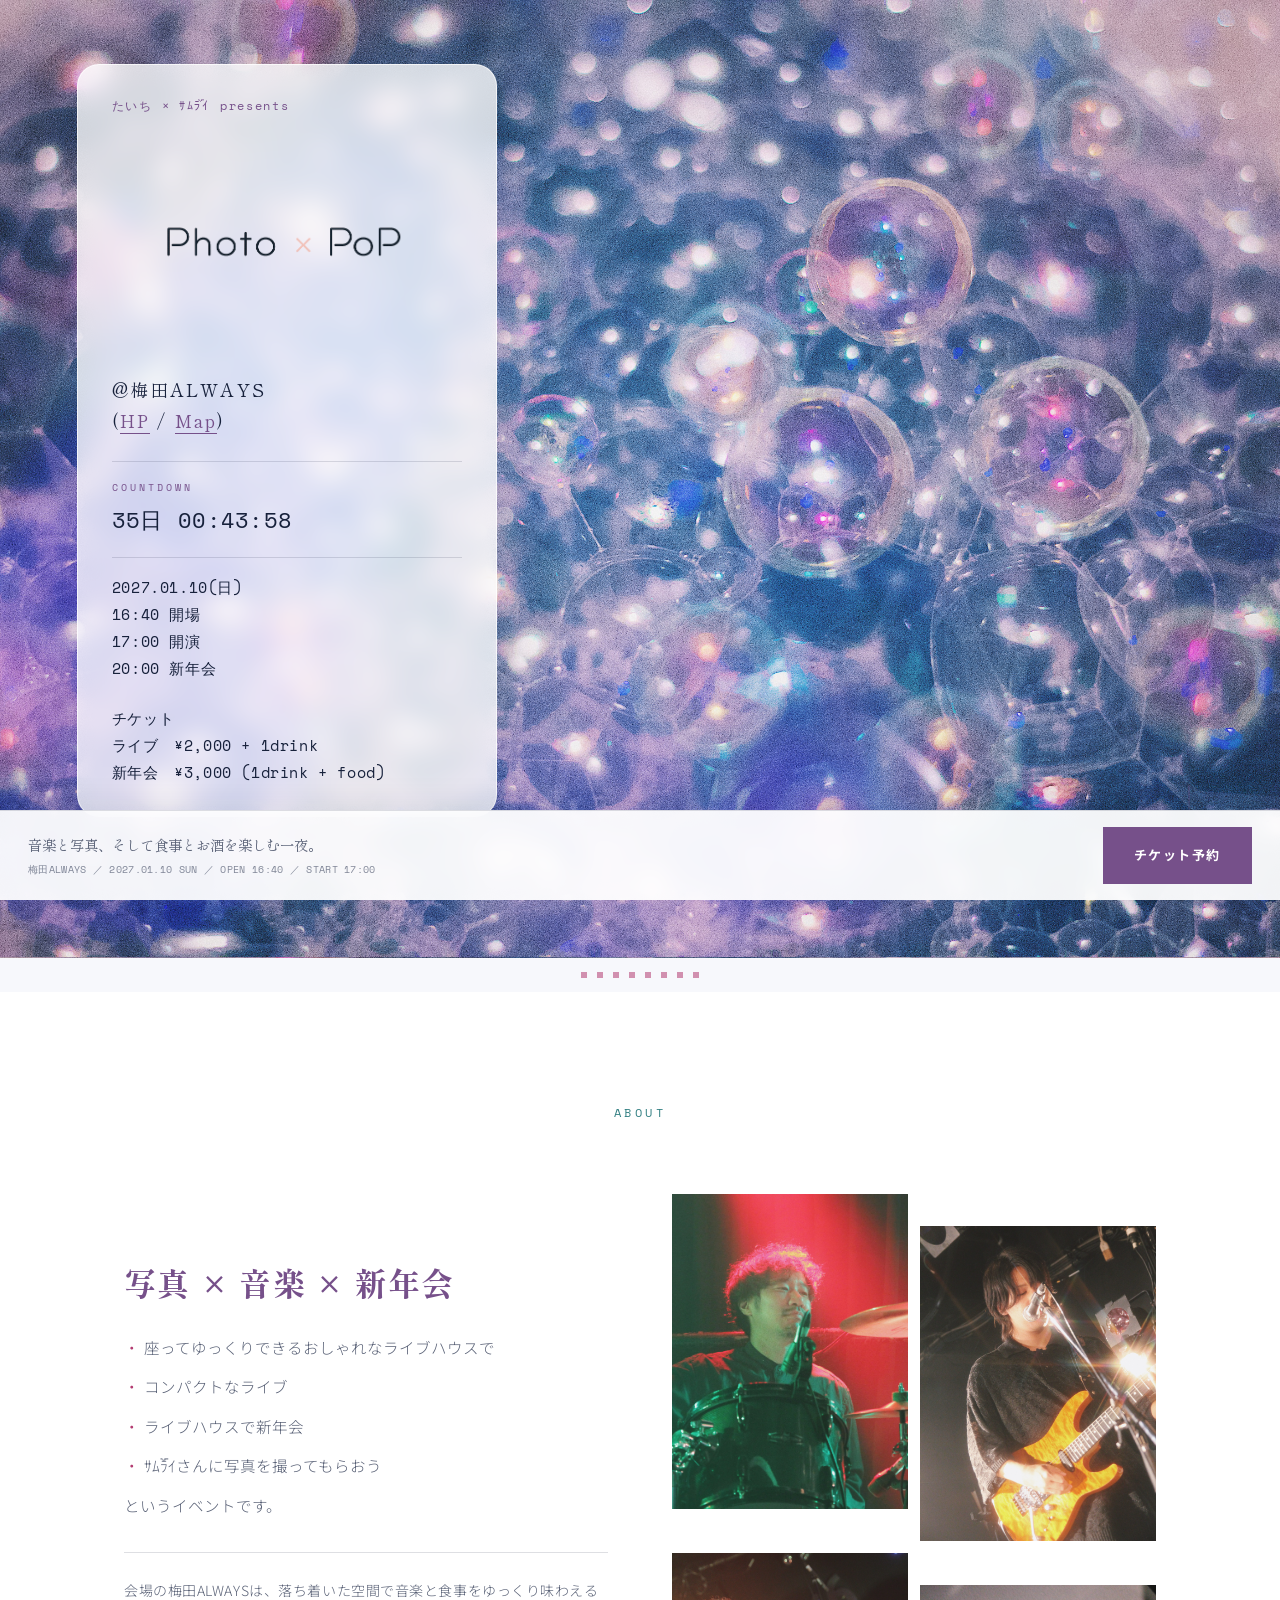
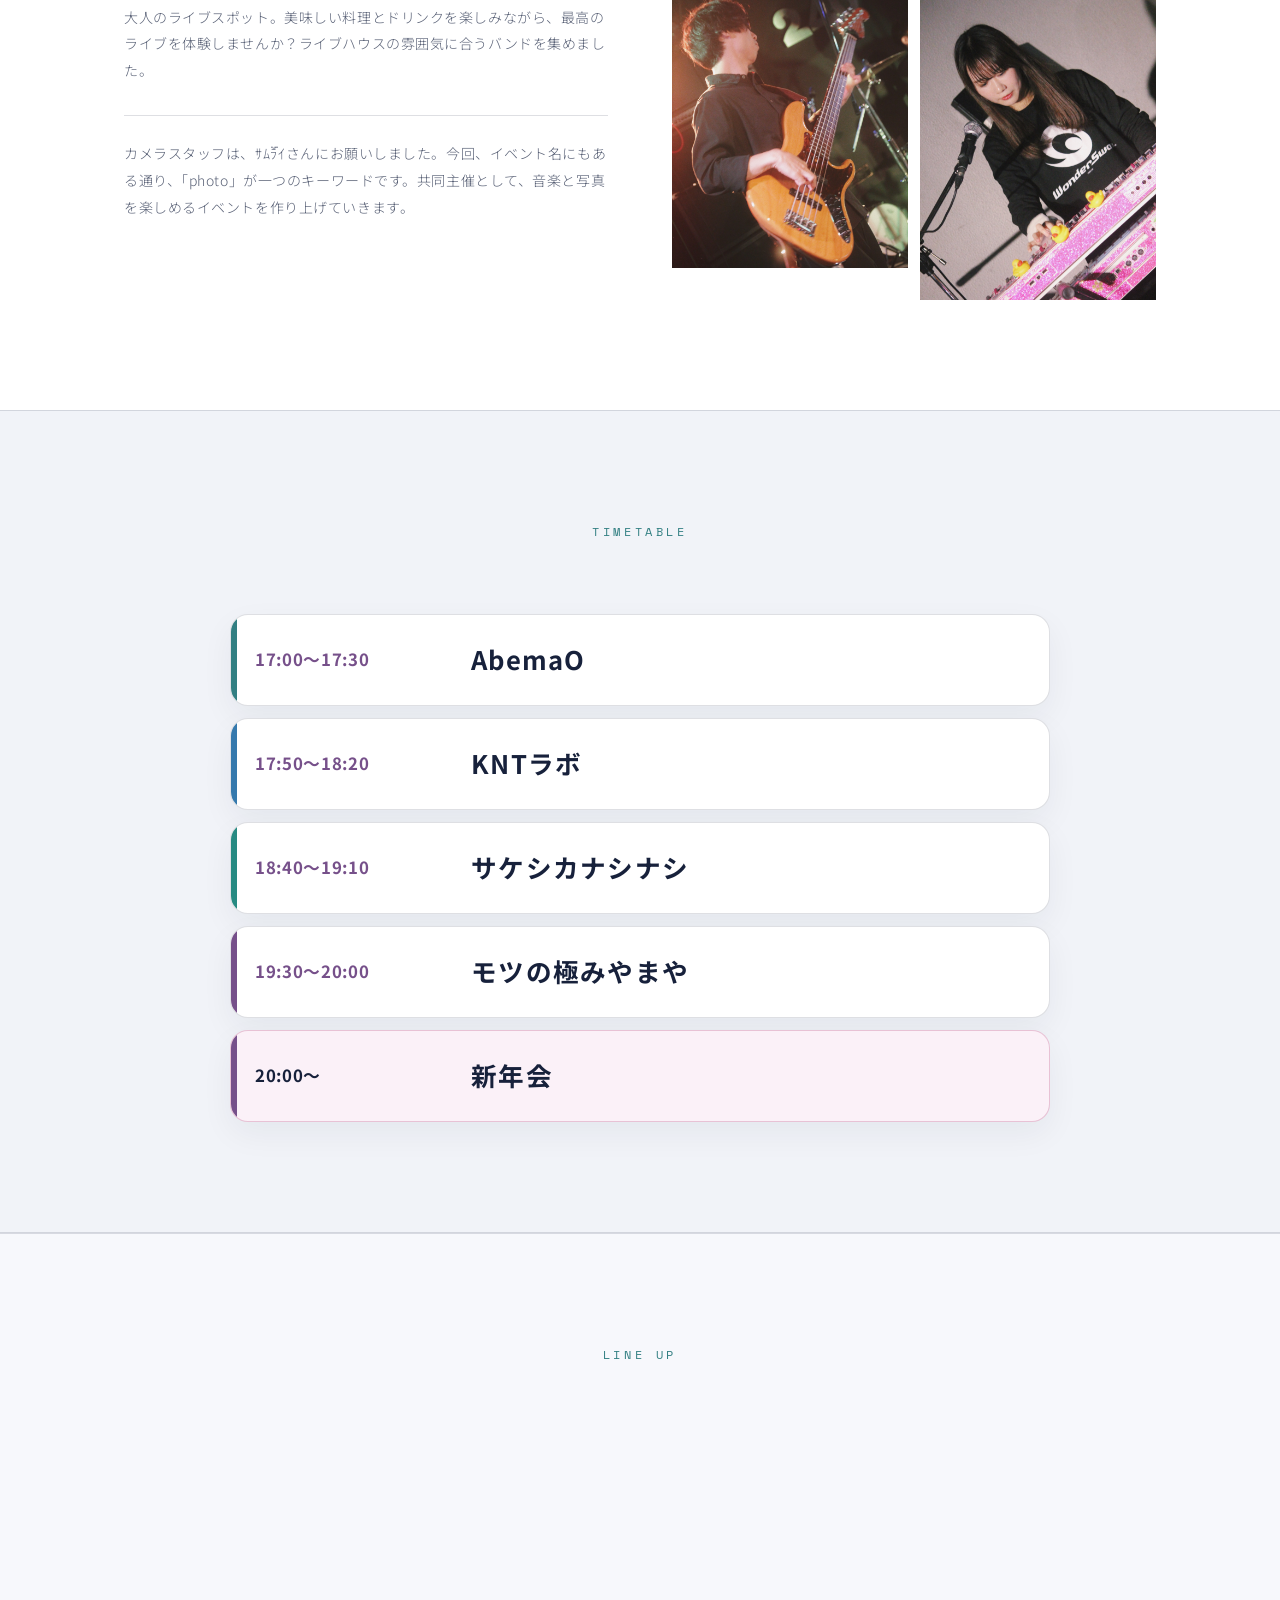
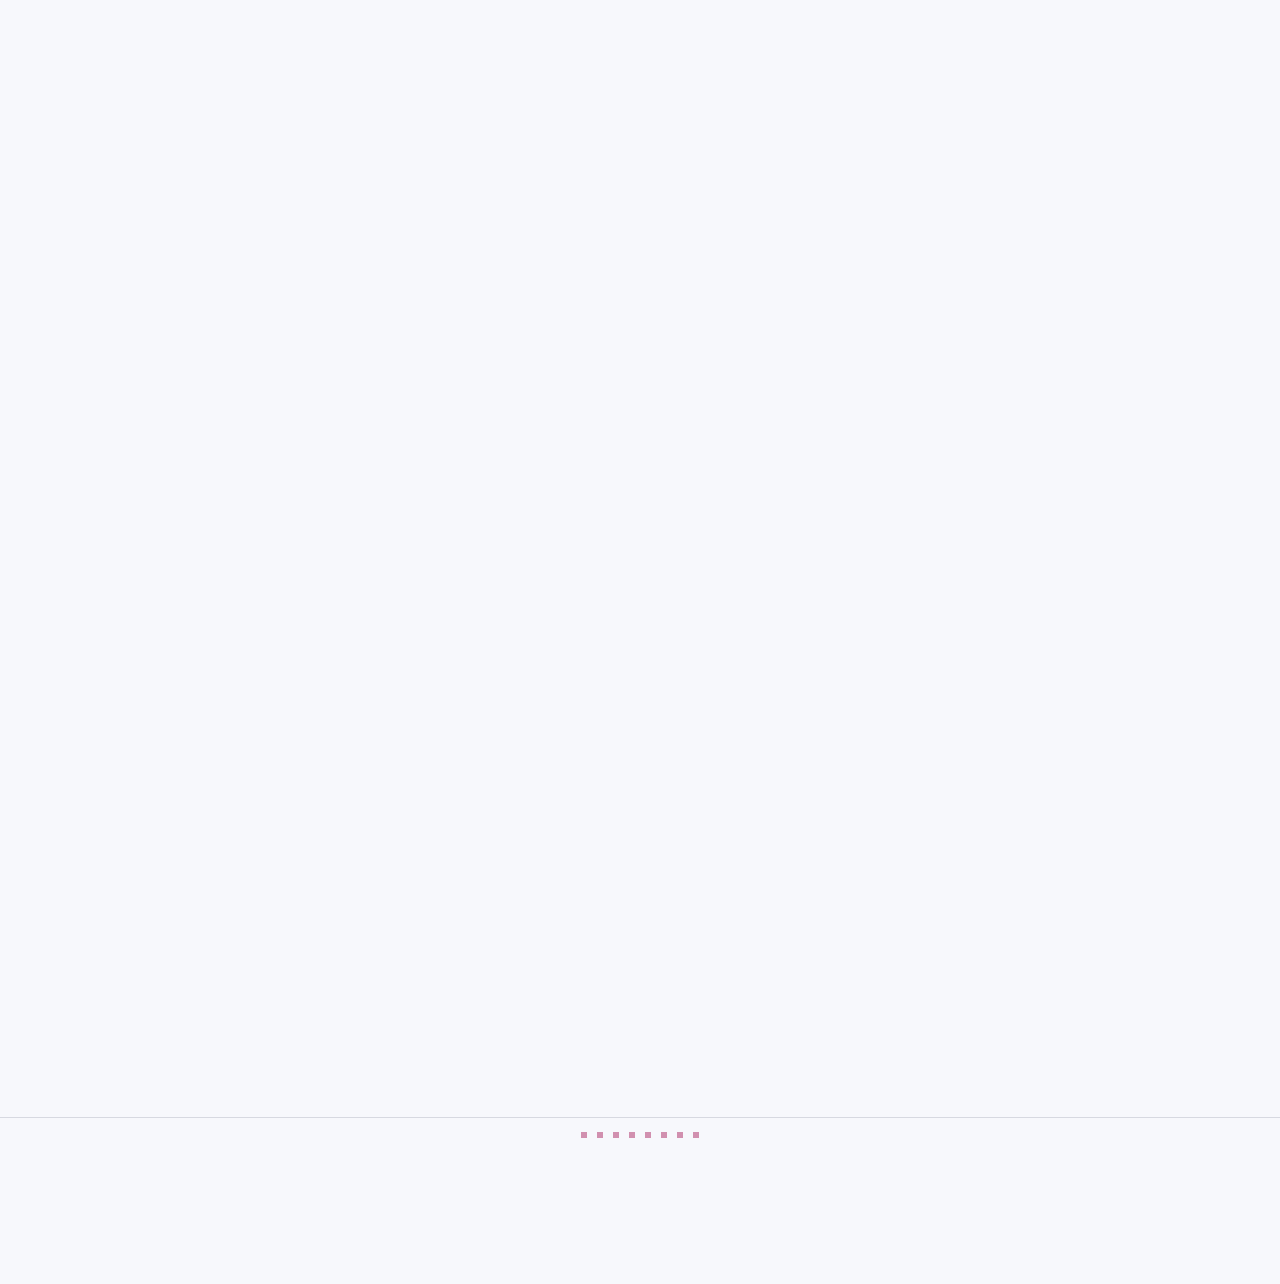
==== index.html @ 80a150dc "Unify timetable typography" ====
<!DOCTYPE html>
<html lang="ja">
<head>
<meta charset="UTF-8">
<meta name="viewport" content="width=device-width, initial-scale=1.0">
<title>POP NIGHT feat. photo — 梅田ALWAYS</title>
<link rel="preconnect" href="https://fonts.googleapis.com">
<link rel="preconnect" href="https://fonts.gstatic.com" crossorigin>
<link href="https://fonts.googleapis.com/css2?family=Shippori+Mincho:wght@500;700;800&family=Noto+Sans+JP:wght@300;400;500;700&family=Space+Mono:wght@400;700&family=Fredoka:wght@500;600;700&display=swap" rel="stylesheet">
<style>
  :root{
    --bg:#111b30;
    --bg-alt:#18243b;
    --cream:#f4f2f5;
    --cream-dim:#c5cbdb;
    --amber:#eac1d5;
    --wine:#eac1d5;
    --wine-deep:#bcaedb;
    --brass:#b8cedf;
    --line:rgba(197,203,219,0.2);
  }
  *{box-sizing:border-box; margin:0; padding:0;}
  html{scroll-behavior:smooth;}
  body{
    background:var(--bg);
    color:var(--cream);
    font-family:'Noto Sans JP', sans-serif;
    font-weight:300;
    line-height:1.9;
    -webkit-font-smoothing:antialiased;
    overflow-x:hidden;
  }
  .mincho{font-family:'Shippori Mincho', serif;}
  .mono{font-family:'Space Mono', monospace;}

  /* film-sprocket motif */
  .sprocket{
    display:flex;
    justify-content:center;
    gap:10px;
    padding:14px 0;
  }
  .sprocket span{
    width:6px; height:6px;
    background:var(--amber);
    opacity:0.55;
  }

  /* ---------- HERO ---------- */
  .hero{
    position:relative;
    min-height:100svh;
    display:flex;
    flex-direction:column;
    align-items:center;
    justify-content:center;
    text-align:center;
    padding:20px 20px;
    background:var(--bg);
    border-bottom:1px solid var(--line);
  }
  .hero::before{
    content:"";
    position:absolute; inset:0;
    background-image:
      radial-gradient(1px 1px at 20% 30%, rgba(39,28,19,0.08) 50%, transparent 51%),
      radial-gradient(1px 1px at 70% 60%, rgba(39,28,19,0.06) 50%, transparent 51%),
      radial-gradient(1px 1px at 40% 80%, rgba(39,28,19,0.07) 50%, transparent 51%),
      radial-gradient(1px 1px at 85% 15%, rgba(39,28,19,0.06) 50%, transparent 51%);
    pointer-events:none;
  }
  .hero-photos{
    position:absolute;
    inset:0;
    overflow:hidden;
    pointer-events:none;
    z-index:1;
  }
  .hero-photos img{
    position:absolute;
    object-fit:cover;
    opacity:0.22;
    filter:grayscale(35%) sepia(12%) contrast(1.05) brightness(0.9);
    box-shadow:0 18px 34px rgba(39,28,19,0.18);
  }
  .hero-content{
    position:relative;
    z-index:2;
    display:flex;
    flex-direction:column;
    align-items:center;
  }
  .hero .presents{
    font-family:'Space Mono', monospace;
    font-size:11px;
    letter-spacing:0.2em;
    color:var(--amber);
    margin-bottom:10px;
    opacity:0;
    animation:fadeUp 1s ease forwards 0.1s;
  }
  .hero .logo-img{
    width:min(300px, 60vw);
    height:auto;
    display:block;
    margin:0 auto;
    filter:drop-shadow(0 6px 18px rgba(39,28,19,0.12));
    opacity:0;
    animation:fadeUp 1.1s ease forwards 0.3s;
  }
  .tagline{
    font-family:'Space Mono', monospace;
    font-size:11px;
    letter-spacing:0.3em;
    color:var(--wine);
    background:var(--cream);
    display:inline-block;
    padding:6px 16px;
    margin-top:30px;
    opacity:0;
    animation:fadeUp 1.1s ease forwards 0.45s;
  }
  .countdown{
    margin-top:14px;
    opacity:0;
    animation:fadeUp 1.1s ease forwards 0.6s;
  }
  .countdown-label{
    font-family:'Space Mono', monospace;
    font-size:10px;
    letter-spacing:0.3em;
    color:var(--amber);
    margin-bottom:3px;
  }
  .countdown-timer{
    font-family:'Space Mono', monospace;
    font-size:clamp(0.95rem, 2.2vw, 1.25rem);
    font-weight:700;
    letter-spacing:0.06em;
    color:var(--cream);
    font-variant-numeric:tabular-nums;
  }
  .hero .meta{
    margin-top:16px;
    font-family:'Space Mono', monospace;
    font-size:clamp(0.78rem, 1.4vw, 0.95rem);
    color:var(--cream-dim);
    letter-spacing:0.04em;
    line-height:1.5;
    opacity:0;
    animation:fadeUp 1.1s ease forwards 0.55s;
  }
  .hero .meta span{color:var(--amber);}
  .hero .venue-line{
    margin-top:6px;
    font-family:'Shippori Mincho', serif;
    font-size:0.95rem;
    letter-spacing:0.12em;
    text-align:center;
    line-height:1.5;
    opacity:0;
    animation:fadeUp 1.1s ease forwards 0.75s;
  }
  .hero .venue-line a{
    color:var(--wine);
    text-decoration:none;
    border-bottom:1px solid var(--wine);
    transition:opacity 0.25s ease;
  }
  .hero .venue-line a:hover{
    opacity:0.6;
  }
  @keyframes fadeUp{
    from{opacity:0; transform:translateY(18px);}
    to{opacity:1; transform:translateY(0);}
  }
  .scroll-cue{
    position:absolute; bottom:28px; left:50%; transform:translateX(-50%);
    width:1px; height:52px;
    background:linear-gradient(var(--amber), transparent);
    opacity:0.6;
  }

  /* ---------- SECTION SHARED ---------- */
  section{
    padding:110px 24px;
    max-width:1080px;
    margin:0 auto;
  }
  .section-head{
    text-align:center;
    margin-bottom:70px;
  }
  .section-head .num{
    font-family:'Space Mono', monospace;
    font-size:12px;
    letter-spacing:0.3em;
    color:var(--brass);
  }
  .section-head h2{
    font-family:'Shippori Mincho', serif;
    font-size:clamp(1.8rem, 4vw, 2.6rem);
    font-weight:700;
    margin-top:14px;
    letter-spacing:0.06em;
  }

  /* ---------- OVERVIEW ---------- */
  .overview{
    display:grid;
    grid-template-columns:1fr 1.4fr;
    gap:64px;
    align-items:start;
  }
  .overview-info{
    border-left:1px solid var(--line);
    padding-left:32px;
  }
  .overview-info dl{
    display:grid;
    grid-template-columns:auto 1fr;
    gap:18px 20px;
    font-family:'Space Mono', monospace;
    font-size:14px;
  }
  .overview-info dt{
    color:var(--brass);
    letter-spacing:0.08em;
  }
  .overview-info dd{
    color:var(--cream);
    letter-spacing:0.02em;
  }
  .overview-info .venue-name{
    font-family:'Shippori Mincho', serif;
    font-size:1.3rem;
    margin-top:26px;
    padding-top:26px;
    border-top:1px solid var(--line);
    letter-spacing:0.08em;
  }
  .overview-text p{
    font-size:15.5px;
    color:var(--cream-dim);
    margin-bottom:22px;
    font-weight:300;
  }
  .overview-text .lead{
    font-family:'Shippori Mincho', serif;
    font-size:1.15rem;
    color:var(--cream);
    margin-bottom:26px;
    line-height:1.85;
  }
  .overview-text .credit{
    font-size:13px;
    color:var(--amber);
    letter-spacing:0.04em;
    margin-top:32px;
    padding-top:24px;
    border-top:1px dashed var(--line);
  }
  .overview-text .emphasis-line{
    font-family:'Shippori Mincho', serif;
    font-size:1.3rem;
    font-weight:700;
    color:var(--wine);
    letter-spacing:0.04em;
    margin-bottom:20px;
  }
  .overview-text .feature-list{
    list-style:none;
    padding:0;
    margin:0 0 4px;
  }
  .overview-text .feature-list li{
    position:relative;
    padding-left:1.3em;
    margin-bottom:10px;
    font-size:15.5px;
    color:var(--cream-dim);
    font-weight:300;
  }
  .overview-text .feature-list li::before{
    content:"・";
    position:absolute;
    left:0;
    color:var(--amber);
  }
  .overview-text .feature-suffix{
    font-size:15.5px;
    color:var(--cream-dim);
    font-weight:300;
    margin-bottom:22px;
  }

  /* ---------- TIMETABLE ---------- */
  .timetable{
    max-width:none;
    background:var(--bg-alt);
    border-top:1px solid var(--line);
    border-bottom:1px solid var(--line);
  }
  .timetable-inner{
    width:min(820px, calc(100% - 48px));
    margin:0 auto;
  }
  .timetable-list{
    list-style:none;
    border-top:1px solid var(--line);
  }
  .timetable-item{
    display:grid;
    grid-template-columns:180px 1fr;
    align-items:center;
    gap:36px;
    min-height:92px;
    padding:20px 24px;
    border-bottom:1px solid var(--line);
  }
  .timetable-time{
    font-family:'Noto Sans JP', sans-serif;
    font-size:clamp(0.9rem, 1.7vw, 1.05rem);
    color:var(--amber);
    letter-spacing:0.04em;
    font-variant-numeric:tabular-nums;
  }
  .timetable-act{
    font-family:'Noto Sans JP', sans-serif;
    font-size:clamp(1.2rem, 2.5vw, 1.6rem);
    font-weight:700;
    color:var(--cream);
    letter-spacing:0.05em;
  }
  .timetable-item.party{
    background:rgba(234,193,213,0.08);
  }
  .timetable-item.party .timetable-time,
  .timetable-item.party .timetable-act{
    color:var(--amber);
  }

  /* ---------- LINEUP ---------- */
  .lineup{background:var(--bg-alt); border-top:1px solid var(--line); border-bottom:1px solid var(--line);}
  .band-grid{
    display:grid;
    grid-template-columns:1fr 1fr;
    gap:14px;
    width:100%;
    background:var(--bg-alt);
  }
  .band-card{
    position:relative;
    display:flex;
    flex-direction:column;
    overflow:hidden;
    opacity:0;
    transform:translateY(24px);
    transition:opacity 0.8s ease, transform 0.8s ease;
  }
  .band-card.in-view{opacity:1; transform:translateY(0);}
  .band-card .art{
    position:relative;
    aspect-ratio:4/3;
    overflow:hidden;
    flex-shrink:0;
    filter:saturate(0.85) brightness(1.05);
  }
  .band-card .art::after{
    content:"";
    position:absolute; inset:0;
    background:rgba(241,231,214,0.42);
    mix-blend-mode:screen;
  }
  .band-card .art svg{width:100%; height:100%; display:block;}
  .band-card .info{
    position:static;
    background:#5E2432;
    border-top:1px solid rgba(255,255,255,.12);
    padding:18px 22px 20px;
  }
  .band-photo{
    width:100%;
    height:100%;
    display:block;
    object-fit:cover;
    object-position:center;
  }

  .band-photo.placeholder{
    object-fit:contain;
    background:#f5ebdc;
    padding:24px;
  }

  .band-card .info{
    position:static;
    background:#5E2432;
    border-top:1px solid rgba(255,255,255,.12);
    padding:18px 22px 20px;
  }
  .band-card .info .band-name{
    font-family:'Noto Sans JP', sans-serif;
    font-size:1.35rem;
    font-weight:700;
    letter-spacing:.04em;
    color:#fff;
    margin-bottom:14px;
    line-height:1.35;
  }

  .band-card .info .source-name{
    font-family:'Noto Sans JP', sans-serif;
    font-size:0.78rem;
    font-weight:300;
    line-height:1.5;
    letter-spacing:.04em;
    color:rgba(255,255,255,.68);
    margin-bottom:4px;
  }

  .band-card .info .members{
    display:grid;
    grid-template-columns:1fr 1fr;
    gap:10px 28px;

    font-family:'Noto Sans JP', sans-serif;
    font-size:1rem;
    font-weight:500;
    line-height:1.8;

    color:rgba(255,255,255,.92);
  }

  .band-card .info .members span{
    display:block;
  }
  .band-card .tag{
    position:absolute; top:14px; left:14px;
    z-index:2;
    font-family:'Space Mono', monospace;
    font-size:10px;
    letter-spacing:0.2em;
    color:var(--bg);
    background:var(--cream);
    padding:3px 8px;
  }

  /* ---------- FOOTER (fixed) ---------- */
  .footer-spacer{ height:132px; }
  footer{
    position:fixed;
    left:0; right:0; bottom:0;
    z-index:100;
    display:flex;
    align-items:center;
    justify-content:space-between;
    gap:20px;
    padding:16px 28px;
    background:rgba(253,248,240,0.88);
    backdrop-filter:blur(10px);
    -webkit-backdrop-filter:blur(10px);
    border-top:1px solid var(--line);
  }
  footer .fnote{
    font-family:'Shippori Mincho', serif;
    font-size:0.9rem;
    color:var(--cream-dim);
    line-height:1.7;
    text-align:left;
  }
  footer .venue-address{
    display:block;
    margin-top:4px;
    font-family:'Space Mono', monospace;
    font-size:10px;
    color:var(--cream-dim);
    opacity:0.75;
    letter-spacing:0.03em;
  }
  .ticket-btn{
    flex-shrink:0;
    display:inline-block;
    font-family:'Space Mono', monospace;
    font-size:13px;
    letter-spacing:0.2em;
    color:var(--bg);
    background:var(--amber);
    text-decoration:none;
    padding:15px 30px;
    border:1px solid var(--amber);
    transition:background 0.3s ease, color 0.3s ease;
    white-space:nowrap;
  }
  .ticket-btn:hover{
    background:transparent;
    color:var(--amber);
  }
  @media (max-width:560px){
    footer .fnote{display:none;}
    footer{justify-content:center;}
  }

  @media (max-width:760px){
    .overview{grid-template-columns:1fr; gap:40px;}
    .overview-info{border-left:none; border-top:1px solid var(--line); padding-left:0; padding-top:28px;}
    .timetable-inner{width:calc(100% - 40px);}
    .timetable-item{grid-template-columns:1fr; gap:5px; min-height:84px; padding:17px 8px;}
    .timetable-time{font-size:0.83rem;}
    .timetable-act{font-size:1.22rem;}
    .band-grid{grid-template-columns:1fr;}
    section{padding:80px 20px;}
  }

  @media (prefers-reduced-motion: reduce){
    *{animation-duration:0.01ms !important; transition-duration:0.01ms !important;}
  }

  /* ---------- CAMERA FLASH ---------- */
  #flash-container{
    position:fixed;
    inset:0;
    pointer-events:none;
    z-index:500;
    overflow:hidden;
  }
  .camera-flash{
    position:absolute;
    width:140px;
    height:140px;
    border-radius:50%;
    background:radial-gradient(circle, rgba(255,255,255,0.85) 0%, rgba(255,255,255,0.25) 45%, rgba(255,255,255,0) 72%);
    animation:flashPop 2s ease-out forwards;
  }
  @keyframes flashPop{
    0%   { opacity:0; transform:scale(0.25); }
    12%  { opacity:0.55; transform:scale(1); }
    100% { opacity:0; transform:scale(1.5); }
  }
  /* Bubble night: keep the photograph clear on the right and copy on quiet ink. */
  .hero{
    min-height:900px;
    min-height:max(780px, 100svh);
    align-items:flex-start;
    text-align:left;
    padding:64px max(6vw, 24px) 140px;
    overflow:hidden;
  }
  .hero::before{display:none;}
  .hero-bubbles{position:absolute; inset:0; width:100%; height:100%; object-fit:cover; object-position:center;}
  .hero::after{
    content:""; position:absolute; inset:0;
    background:linear-gradient(90deg,rgba(17,27,48,.98) 0%,rgba(17,27,48,.94) 27%,rgba(17,27,48,.65) 43%,rgba(17,27,48,0) 66%),linear-gradient(0deg,var(--bg),transparent 22%);
    pointer-events:none;
  }
  .hero-content{align-items:flex-start; width:420px; max-width:100%;}
  .hero .presents{font-size:12px; letter-spacing:.14em;}
  .hero .logo-img{width:100%; height:150px; object-fit:cover; margin:0; filter:brightness(0) invert(1);}
  .hero .venue-line{text-align:left; font-size:1.1rem; line-height:1.8;}
  .countdown{margin-top:24px; padding:16px 0; border-top:1px solid var(--line); border-bottom:1px solid var(--line); width:100%;}
  .countdown-timer{font-size:1.35rem; font-weight:400;}
  .hero .meta{font-size:15px; line-height:1.8; color:var(--cream);}
  .scroll-cue{z-index:2; left:auto; right:7%; bottom:120px;}
  .overview{grid-template-columns:1fr 1fr; gap:64px; align-items:center;}
  .overview-text .emphasis-line{font-size:clamp(1.4rem,2.5vw,2rem);}
  .overview-text .credit{color:var(--cream-dim); font-size:14px; border-top-style:solid;}
  .live-photos{display:grid; grid-template-columns:1fr 1fr; gap:12px; align-items:start;}
  .live-photos img{width:100%; height:auto; aspect-ratio:3/4; object-fit:cover; display:block;}
  .live-photos img:nth-child(even){margin-top:32px;}
  .band-grid{max-width:1080px; padding:0 24px; margin:0 auto; gap:32px;}
  .band-card .art{filter:none;}
  .band-card .art::after{display:none;}
  .band-card .info{background:#202e48; flex:1; padding:24px;}
  .band-card .info .members{font-weight:400; gap:8px 16px;}
  footer{background:rgba(17,27,48,.95); padding-bottom:max(16px,env(safe-area-inset-bottom));}
  .ticket-btn{font-family:'Noto Sans JP',sans-serif; font-weight:700; letter-spacing:.12em;}
  a:focus-visible{outline:2px solid var(--cream); outline-offset:5px;}
  @media(max-width:760px){
    .hero{min-height:0; padding:0 0 56px;}
    .hero-bubbles{position:relative; height:320px; object-position:70% center;}
    .hero::after{inset:240px 0 auto; height:80px; background:linear-gradient(0deg,var(--bg),transparent);}
    .hero-content{width:100%; padding:24px;}
    .hero .logo-img{width:min(100%,340px); height:110px;}
    .hero .meta{font-size:14px;}
    .scroll-cue{display:none;}
    .overview{grid-template-columns:1fr; gap:40px;}
    .band-grid{grid-template-columns:1fr; padding:0 20px; gap:28px;}
    .band-card .info{padding:22px 18px;}
    footer{gap:12px; padding:12px 20px max(12px,env(safe-area-inset-bottom));}
    footer .fnote{display:block; font-size:11px;}
    footer .venue-address{font-size:9px;}
    .ticket-btn{font-size:12px; padding:14px 20px;}
  }
  @media(max-width:560px){
    footer{flex-wrap:wrap;}
    footer .fnote{width:100%; text-align:center;}
    footer .venue-address{line-height:1.6;}
    .ticket-btn{width:100%; text-align:center;}
    .footer-spacer{height:190px;}
  }
  @media(prefers-reduced-motion:reduce){
    html{scroll-behavior:auto;}
    #flash-container{display:none;}
  }

  /* ---------- LIGHT FLYER THEME ---------- */
  :root{
    --bg:#f7f8fc;
    --bg-alt:#ffffff;
    --cream:#17213b;
    --cream-dim:#596176;
    --amber:#b33c71;
    --wine:#76508a;
    --wine-deep:#76508a;
    --brass:#327f82;
    --line:rgba(23,33,59,.14);
  }
  body{background:var(--bg); color:var(--cream);}
  .hero{
    background-color:#e9eaf4;
    background-image:url('images/bubble-bg.jpg');
    background-size:cover;
    background-position:center;
    border-bottom-color:rgba(23,33,59,.12);
    isolation:isolate;
  }
  .hero-bubbles{
    visibility:hidden;
    z-index:1;
    opacity:.94;
    filter:saturate(.86) brightness(1.06);
  }
  .hero::after{
    display:none;
  }
  .hero-content{
    z-index:2;
    padding:30px 34px;
    background:rgba(255,255,255,.78);
    border:1px solid rgba(255,255,255,.72);
    border-radius:22px;
    box-shadow:0 22px 60px rgba(23,33,59,.12);
    backdrop-filter:blur(12px);
    -webkit-backdrop-filter:blur(12px);
  }
  .hero .logo-img{
    height:240px;
    object-fit:cover;
    object-position:center;
    margin:0;
    filter:contrast(1.3);
    mix-blend-mode:normal;
    opacity:1;
  }
  .hero .presents,
  .countdown-label,
  .hero .meta span{color:var(--wine);}
  .hero .meta,
  .countdown-timer{color:var(--cream);}
  .hero .venue-line a{color:var(--wine); border-bottom-color:var(--wine);}
  .scroll-cue{background:linear-gradient(var(--wine),transparent);}

  section{background:var(--bg-alt);}
  #overview{max-width:none; padding-left:max(24px,calc((100% - 1032px)/2)); padding-right:max(24px,calc((100% - 1032px)/2));}
  .overview-info dd,
  .overview-text .lead{color:var(--cream);}
  .overview-text p,
  .overview-text .feature-list li,
  .overview-text .feature-suffix,
  .overview-text .credit{color:var(--cream-dim);}

  .timetable{
    background:#f1f3f8;
    border-color:var(--line);
  }
  .timetable-list{
    display:grid;
    gap:12px;
    border-top:0;
  }
  .timetable-item{
    position:relative;
    overflow:hidden;
    background:#fff;
    border:1px solid var(--line);
    border-radius:18px;
    box-shadow:0 12px 32px rgba(23,33,59,.055);
  }
  .timetable-item::before{
    content:"";
    position:absolute;
    inset:0 auto 0 0;
    width:6px;
    background:var(--brass);
  }
  .timetable-item:nth-child(2)::before{background:#3579ad;}
  .timetable-item:nth-child(3)::before{background:#278a82;}
  .timetable-item:nth-child(4)::before{background:#76508a;}
  .timetable-time{color:var(--wine); font-weight:700;}
  .timetable-act{color:var(--cream);}
  .timetable-item.party{
    background:#fbf1f8;
    border-color:rgba(179,60,113,.26);
  }
  .timetable-item.party::before{background:var(--wine);}
  .timetable-item.party .timetable-time,
  .timetable-item.party .timetable-act{color:var(--cream);}

  .lineup{
    background:#f7f8fc;
    border-color:var(--line);
  }
  .band-grid{background:#f7f8fc;}
  .band-card{
    background:#fff;
    border:1px solid var(--line);
    border-radius:18px;
    box-shadow:0 16px 40px rgba(23,33,59,.07);
  }
  .band-card .info{
    background:#fff;
    border-top-color:var(--line);
  }
  .band-card .info .source-name{color:#73798a;}
  .band-card .info .band-name{color:var(--cream);}
  .band-card .info .members{color:#535b70;}
  .band-card .tag{
    color:#fff;
    background:rgba(23,33,59,.78);
  }

  footer{
    background:rgba(255,255,255,.94);
    border-top-color:var(--line);
    box-shadow:0 -10px 30px rgba(23,33,59,.06);
  }
  footer .fnote,
  footer .venue-address{color:var(--cream-dim);}
  .ticket-btn{color:#fff; background:var(--wine); border-color:var(--wine);}
  .ticket-btn:hover{color:var(--wine); background:#fff;}
  a:focus-visible{outline-color:var(--wine);}

  @media(max-width:760px){
    .hero{
      background-color:var(--bg);
      background-image:url('images/bubble-bg.jpg');
      background-size:auto 320px;
      background-repeat:no-repeat;
      background-position:70% top;
    }
    .hero-bubbles{opacity:.82; filter:saturate(.82) brightness(1.08);}
    .hero::after{display:none;}
    .hero-content{padding:24px; background:var(--bg); border:0; border-radius:0; box-shadow:none; backdrop-filter:none; -webkit-backdrop-filter:none;}
    .hero .logo-img{height:190px; margin:0;}
    #overview{padding-left:20px; padding-right:20px;}
    .timetable-item{padding-left:22px;}
  }
</style>
</head>
<body>

  <div id="flash-container"></div>

  <!-- ================= HERO ================= -->
  <div class="hero">
    <img class="hero-bubbles" src="images/bubble-bg.jpg" width="5184" height="3456" alt="青紫と淡いピンクの光を映し、幾重にも浮かぶシャボン玉" fetchpriority="high">
    <div class="hero-content">
    <div class="presents">たいち &times; ｻﾑﾗｲོ presents</div>
    <img class="logo-img" src="images/logo.png" alt="Photo × PoP">
    <div class="venue-line">@梅田ALWAYS<br>(<a href="http://www.always-live.info/index.php" target="_blank" rel="noopener">HP</a> / <a href="https://www.google.com/maps/dir/?api=1&destination=ALWAYS+%E6%A2%85%E7%94%B0" target="_blank" rel="noopener">Map</a>)</div>
    <div class="countdown">
      <div class="countdown-label">COUNTDOWN</div>
      <div class="countdown-timer" id="countdown-timer">--日 --:--:--</div>
    </div>
    <div class="meta">2027.01.10(日)<br>16:40 開場<br>17:00 開演<br>20:00 新年会</div>
    <div class="meta" style="margin-top:1.5em;">チケット<br>ライブ　¥2,000 + 1drink<br>新年会　¥3,000 (1drink + food)</div>
    </div>
    <div class="scroll-cue"></div>
  </div>

  <div class="sprocket"><span></span><span></span><span></span><span></span><span></span><span></span><span></span><span></span></div>

  <!-- ================= OVERVIEW ================= -->
  <section id="overview">
    <div class="section-head">
      <div class="num">ABOUT</div>
    </div>
    <div class="overview">
      <div class="overview-text">
        <p class="emphasis-line">写真 &times; 音楽 &times; 新年会</p>
        <ul class="feature-list">
          <li>座ってゆっくりできるおしゃれなライブハウスで</li>
          <li>コンパクトなライブ</li>
          <li>ライブハウスで新年会</li>
          <li>ｻﾑﾗｲོさんに写真を撮ってもらおう</li>
        </ul>
        <p class="feature-suffix">というイベントです。</p>
        <p class="credit">会場の梅田ALWAYSは、落ち着いた空間で音楽と食事をゆっくり味わえる大人のライブスポット。美味しい料理とドリンクを楽しみながら、最高のライブを体験しませんか？ライブハウスの雰囲気に合うバンドを集めました。</p>
        <p class="credit">カメラスタッフは、ｻﾑﾗｲོさんにお願いしました。今回、イベント名にもある通り、「photo」が一つのキーワードです。共同主催として、音楽と写真を楽しめるイベントを作り上げていきます。</p>
      </div>
      <div class="live-photos">
        <img src="images/image01.jpg" alt="赤と緑の照明の中で演奏するドラマー" loading="lazy">
        <img src="images/image02.jpg" alt="光に包まれて歌いながらギターを弾く出演者" loading="lazy">
        <img src="images/image03.jpg" alt="ステージでベースを演奏する出演者" loading="lazy">
        <img src="images/image04.jpg" alt="ピンクのキーボードを演奏する出演者" loading="lazy">
      </div>
    </div>
  </section>

  <!-- ================= TIMETABLE ================= -->
  <section class="timetable" id="timetable">
    <div class="timetable-inner">
      <div class="section-head">
        <div class="num">TIMETABLE</div>
      </div>
      <ol class="timetable-list">
        <li class="timetable-item">
          <time class="timetable-time" datetime="2027-01-10T17:00:00+09:00">17:00～17:30</time>
          <div class="timetable-act">AbemaO</div>
        </li>
        <li class="timetable-item">
          <time class="timetable-time" datetime="2027-01-10T17:50:00+09:00">17:50～18:20</time>
          <div class="timetable-act">KNTラボ</div>
        </li>
        <li class="timetable-item">
          <time class="timetable-time" datetime="2027-01-10T18:40:00+09:00">18:40～19:10</time>
          <div class="timetable-act">サケシカナシナシ</div>
        </li>
        <li class="timetable-item">
          <time class="timetable-time" datetime="2027-01-10T19:30:00+09:00">19:30～20:00</time>
          <div class="timetable-act">モツの極みやまや</div>
        </li>
        <li class="timetable-item party">
          <time class="timetable-time" datetime="2027-01-10T20:00:00+09:00">20:00～</time>
          <div class="timetable-act">新年会</div>
        </li>
      </ol>
    </div>
  </section>

  <!-- ================= LINEUP ================= -->
  <section class="lineup" id="lineup" style="max-width:none; padding:110px 0;">
    <div style="max-width:1080px; margin:0 auto; padding:0 24px 60px;">
      <div class="section-head" style="margin-bottom:0;">
        <div class="num">LINE UP</div>
      </div>
    </div>
      <div class="band-grid">

        <!-- BAND 1 -->
        <div class="band-card" style="--card-color:rgba(138,37,64,0.72);">
          <span class="tag">01</span>
          <div class="art">
            <img
              src="images/image05.jpg"
              alt="モツの極みやまや"
              class="band-photo">
          </div>
          <div class="info">
            <div class="source-name">（ゲスの極み乙女）</div>
            <div class="band-name">モツの極みやまや</div>
            <div class="members">
              <span>Gt./Vo. よっしー</span><span>Ba. ゆっけ</span>
              <span>Dr. たいち</span><span>Key. かすみん</span>
            </div>
          </div>
        </div>

        <!-- BAND 2 -->
        <div class="band-card" style="--card-color:rgba(216,76,98,0.68);">
          <span class="tag">02</span>
          <div class="art">
            <img
              src="images/under-construction.png"
              alt="Coming Soon"
              class="band-photo">
          </div>
          <div class="info">
            <div class="source-name">（阿部真央）</div>
            <div class="band-name">AbemaO</div>
            <div class="members">
              <span>Vo. あすか</span><span>Ba. ぽんちゃん</span>
              <span>Gt. ゆう</span><span>Dr. つるた</span>
            </div>
          </div>
        </div>

        <!-- BAND 3 -->
        <div class="band-card" style="--card-color:rgba(138,37,64,0.72);">
          <span class="tag">03</span>
          <div class="art">
            <img
              src="images/under-construction.png"
              alt="Coming Soon"
              class="band-photo">
          </div>
          <div class="info">
            <div class="source-name">（冨田ラボ）</div>
            <div class="band-name">KNTラボ</div>
            <div class="members">
              <span>Vo. ＆</span><span>Ba. ひー</span>
              <span>Gt. KNT</span><span>Dr. MaMe</span>
              <span>Key. かすみん</span>
            </div>
          </div>
        </div>

        <!-- BAND 4 -->
        <div class="band-card" style="--card-color:rgba(216,76,98,0.68);">
          <span class="tag">04</span>
          <div class="art">
            <img
              src="images/under-construction.png"
              alt="Coming Soon"
              class="band-photo">
          </div>
          <div class="info">
            <div class="source-name">（トゲナシトゲアリ）</div>
            <div class="band-name">サケシカナシナシ</div>
            <div class="members">
              <span>Vo. ハッカ</span><span>Ba. ようすけ</span>
              <span>Gt. ふみきゅん</span><span>Dr. のううぇい</span>
              <span>Key. ぐっさん</span>
            </div>
          </div>
        </div>

      </div>
  </section>

  <div class="sprocket"><span></span><span></span><span></span><span></span><span></span><span></span><span></span><span></span></div>

  <div class="footer-spacer"></div>

  <!-- ================= FOOTER (fixed) ================= -->
  <footer>
    <div class="fnote">
      音楽と写真、そして食事とお酒を楽しむ一夜。
      <span class="venue-address">梅田ALWAYS ／ 2027.01.10 SUN ／ OPEN 16:40 ／ START 17:00</span>
    </div>
    <a href="https://forms.gle/Ru9We59o4zRKfhQCA"
       class="ticket-btn"
       target="_blank"
       rel="noopener noreferrer">
       チケット予約
    </a>
  </footer>

<script>
  const cards = document.querySelectorAll('.band-card');
  const io = new IntersectionObserver((entries)=>{
    entries.forEach(e=>{
      if(e.isIntersecting){
        e.target.classList.add('in-view');
        io.unobserve(e.target);
      }
    });
  }, {threshold:0.2});
  cards.forEach(c=>io.observe(c));

  // ---------- COUNTDOWN ----------
  const countdownEl = document.getElementById('countdown-timer');
  const target = new Date('2027-01-10T17:00:00+09:00').getTime();
  function updateCountdown(){
    const now = Date.now();
    const diff = target - now;
    if(diff <= 0){
      countdownEl.textContent = 'LIVE START!';
      return;
    }
    const d = Math.floor(diff / 86400000);
    const h = Math.floor((diff % 86400000) / 3600000);
    const m = Math.floor((diff % 3600000) / 60000);
    const s = Math.floor((diff % 60000) / 1000);
    const pad = n => String(n).padStart(2, '0');
    countdownEl.textContent = `${d}日 ${pad(h)}:${pad(m)}:${pad(s)}`;
  }
  updateCountdown();
  setInterval(updateCountdown, 1000);

  // ---------- CAMERA FLASH ----------
  const flashContainer = document.getElementById('flash-container');
  function spawnFlash(){
    const flash = document.createElement('div');
    flash.className = 'camera-flash';
    flash.style.left = (Math.random() * 100) + 'vw';
    flash.style.top = (Math.random() * 100) + 'vh';
    const size = 90 + Math.random() * 90;
    flash.style.width = size + 'px';
    flash.style.height = size + 'px';
    flashContainer.appendChild(flash);
    flash.addEventListener('animationend', () => flash.remove());
    const next = 1500 + Math.random() * 1200;
    setTimeout(spawnFlash, next);
  }
  setTimeout(spawnFlash, 800);
</script>

</body>
</html>
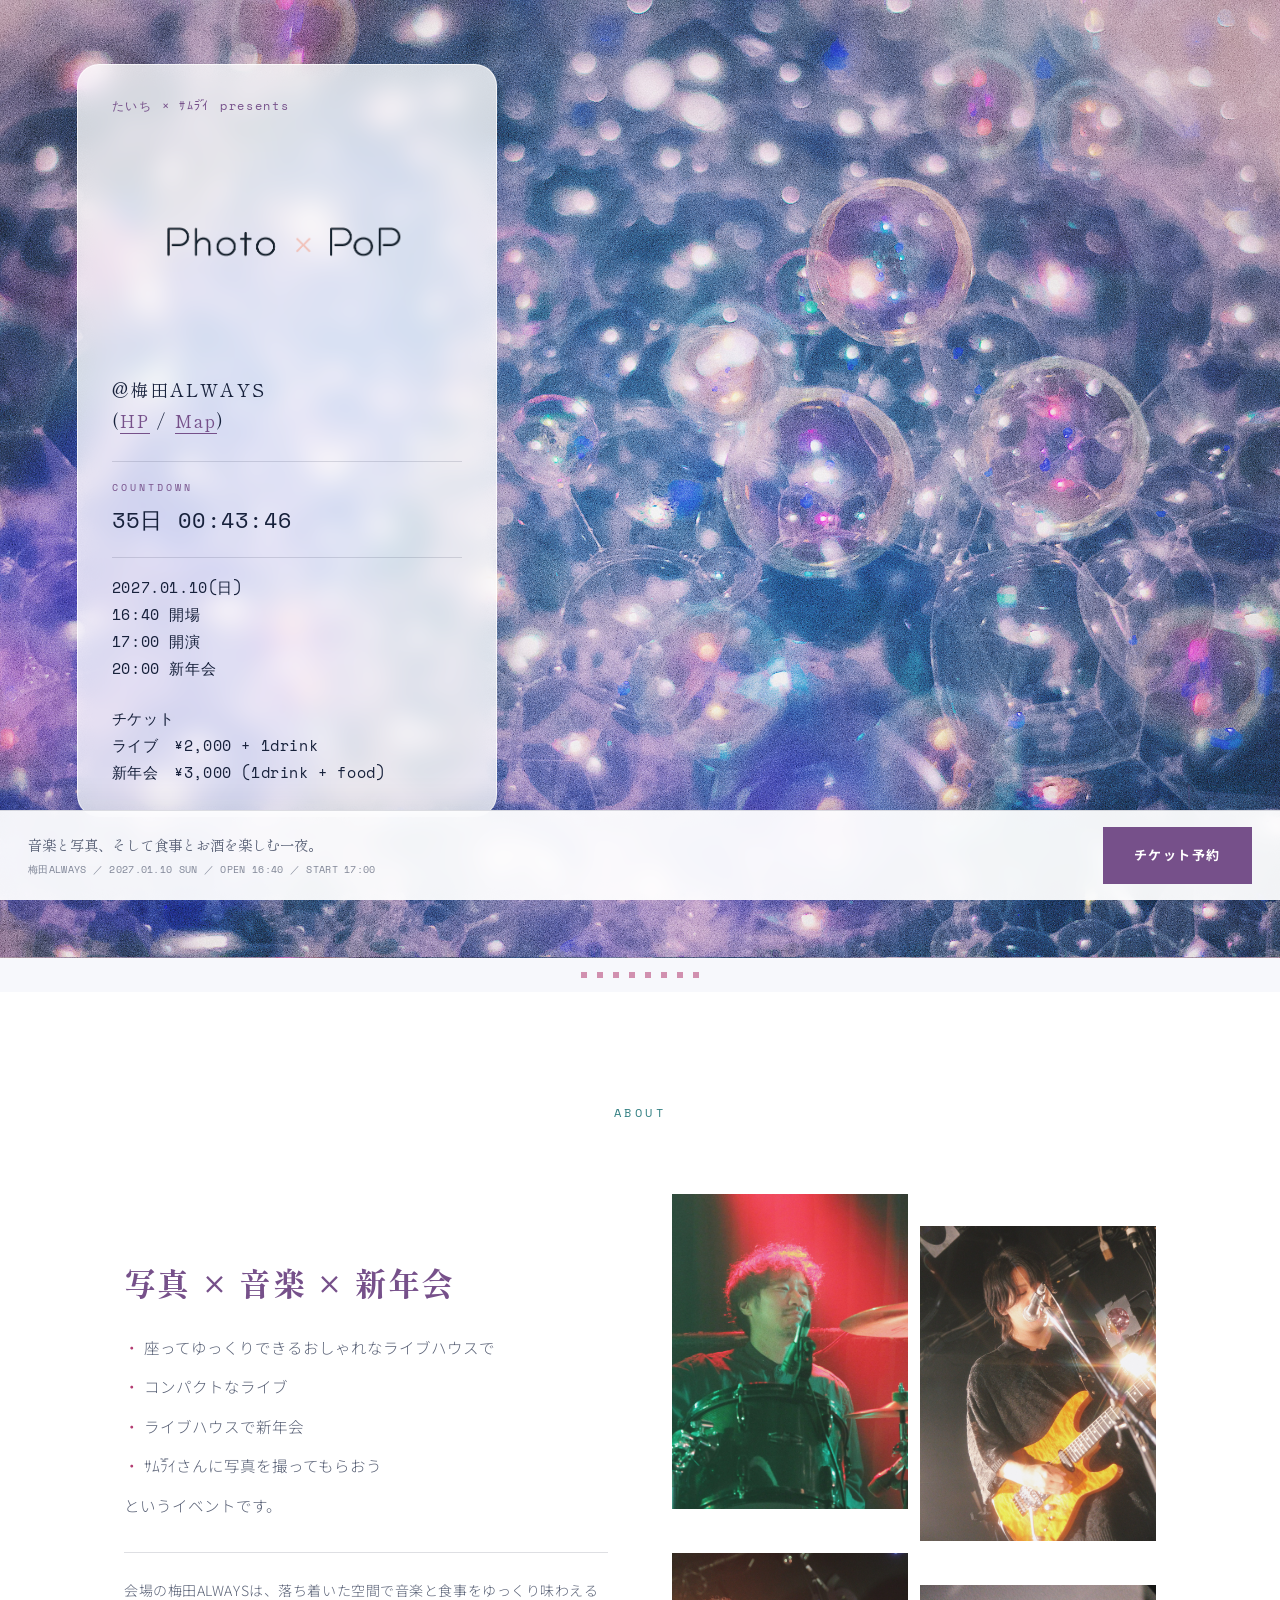
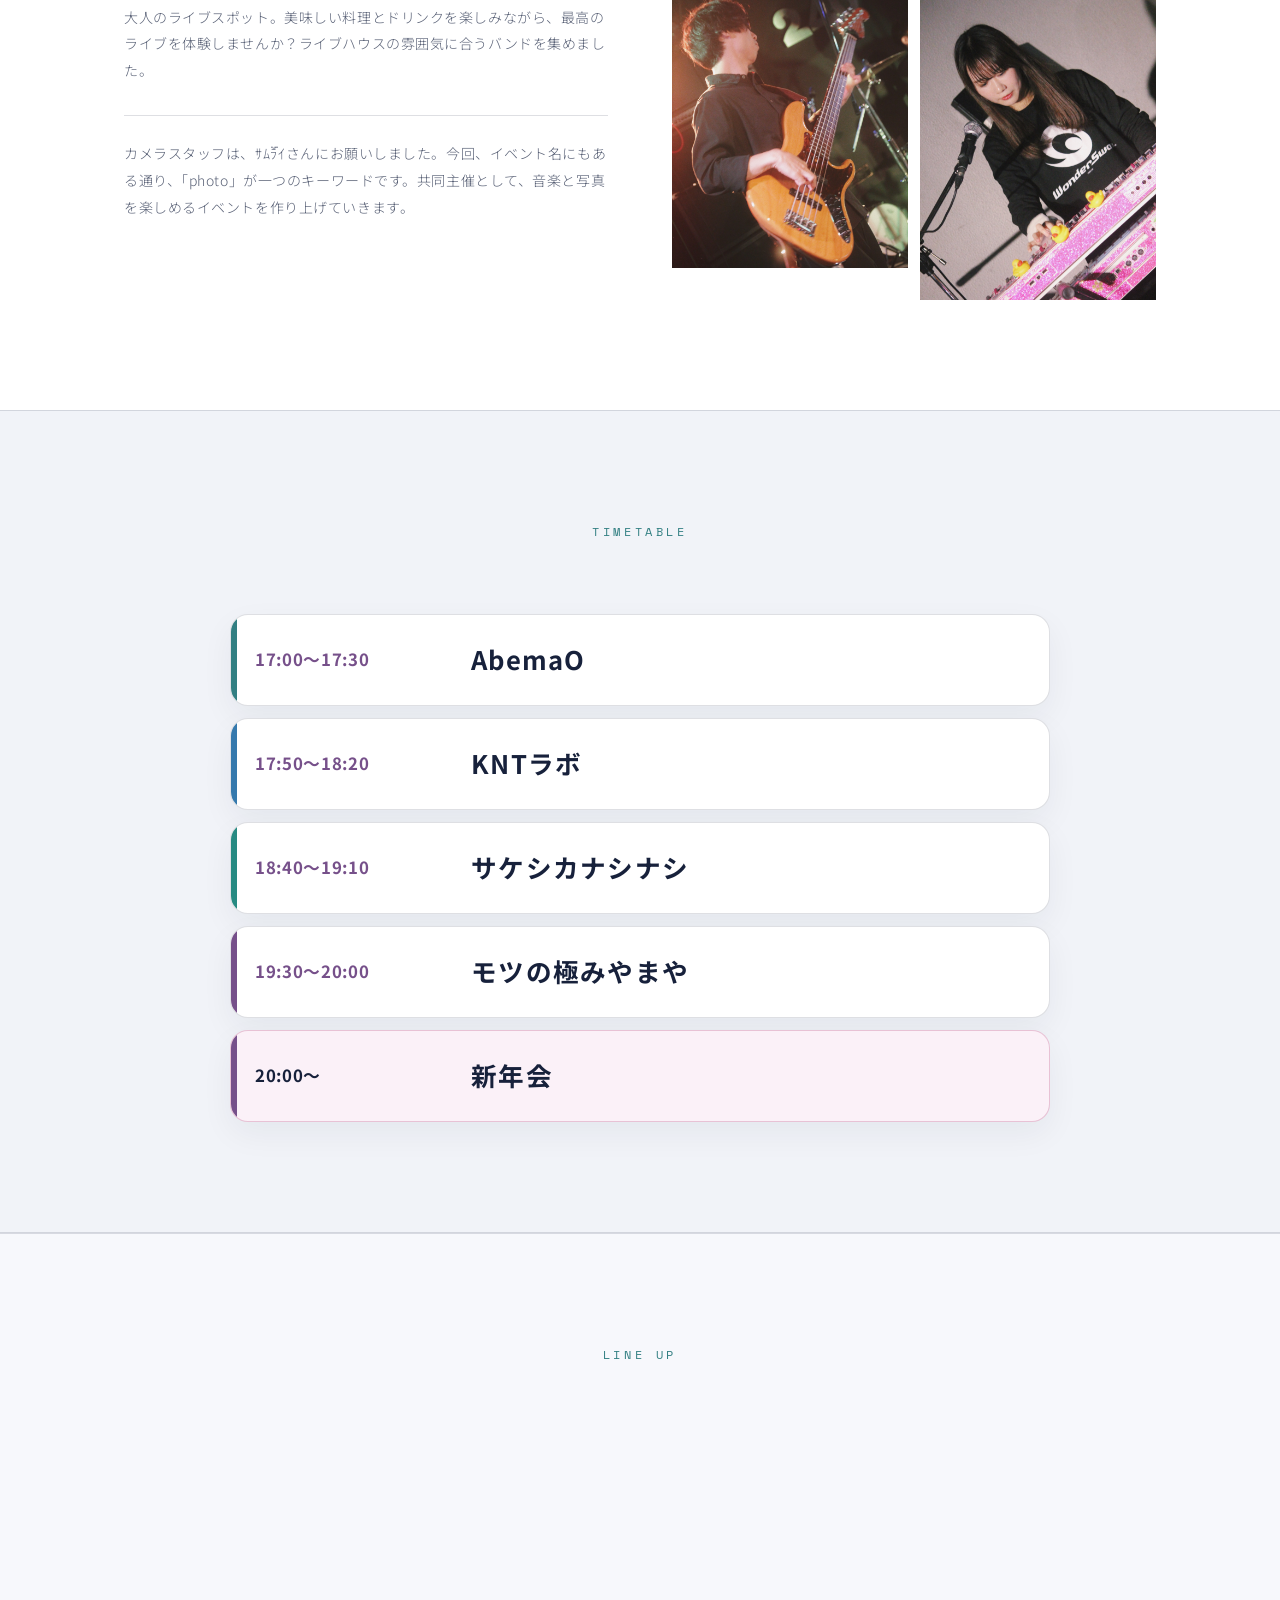
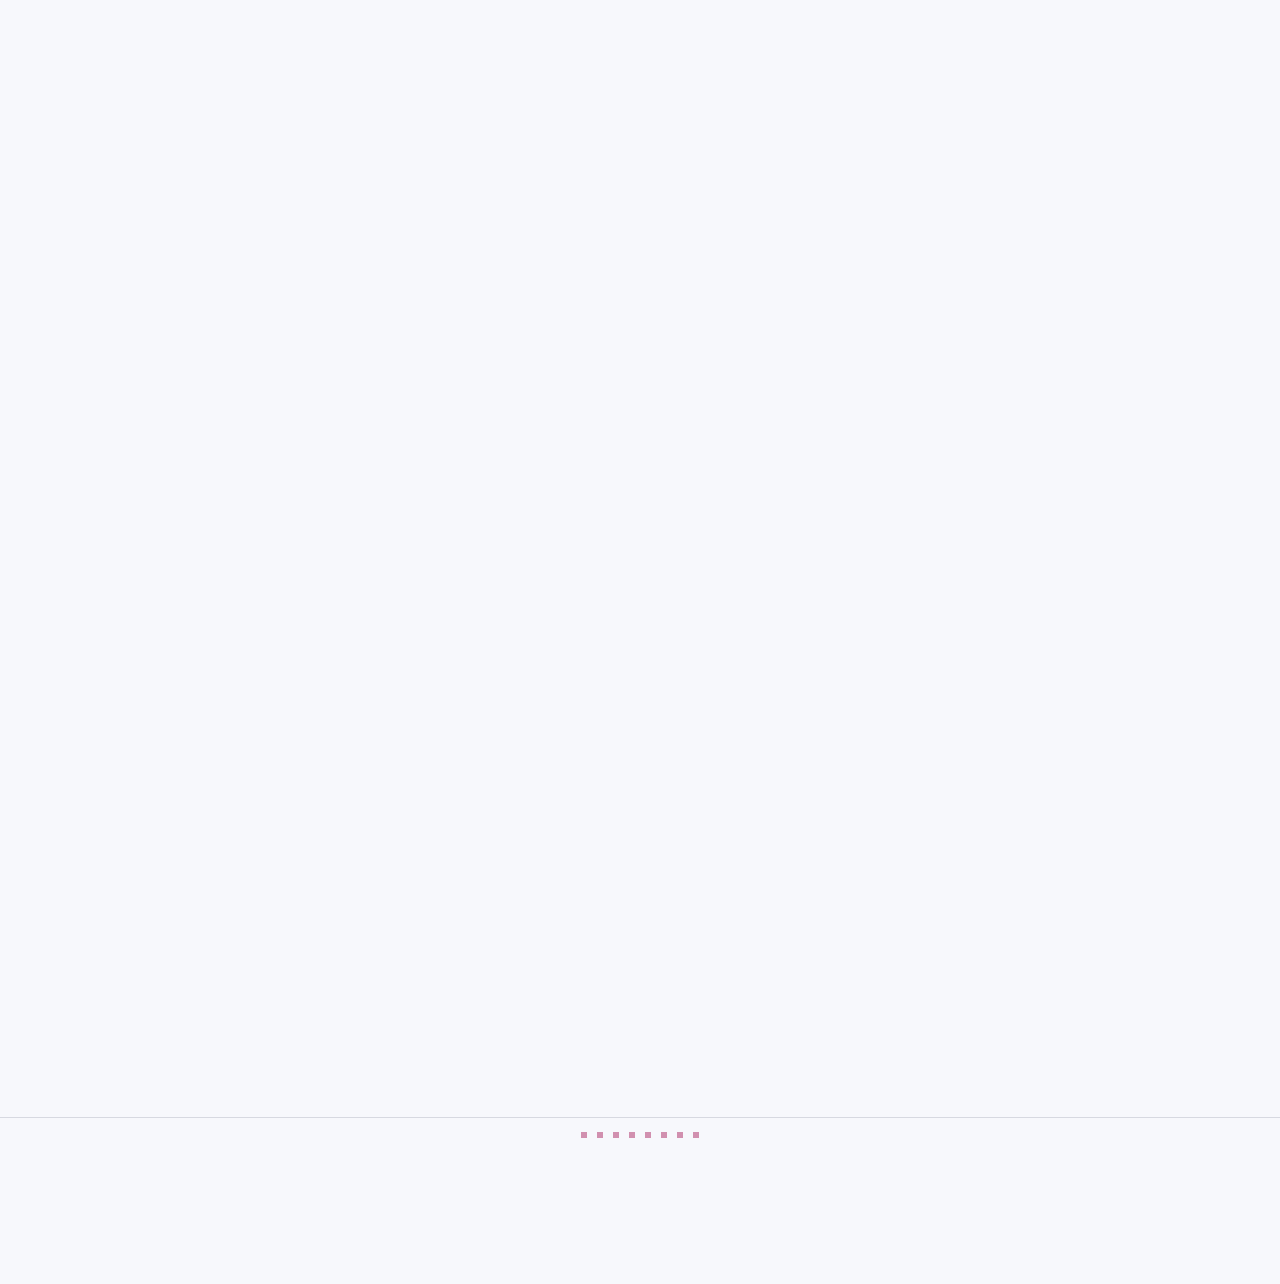
==== commit 98e95831: "Add AbemaO logo to lineup" ====
--- a/index.html
+++ b/index.html
@@ -871,8 +871,8 @@
           <span class="tag">02</span>
           <div class="art">
             <img
-              src="images/under-construction.png"
-              alt="Coming Soon"
+              src="images/abemao-logo.jpg"
+              alt="AbemaO ロゴ"
               class="band-photo">
           </div>
           <div class="info">
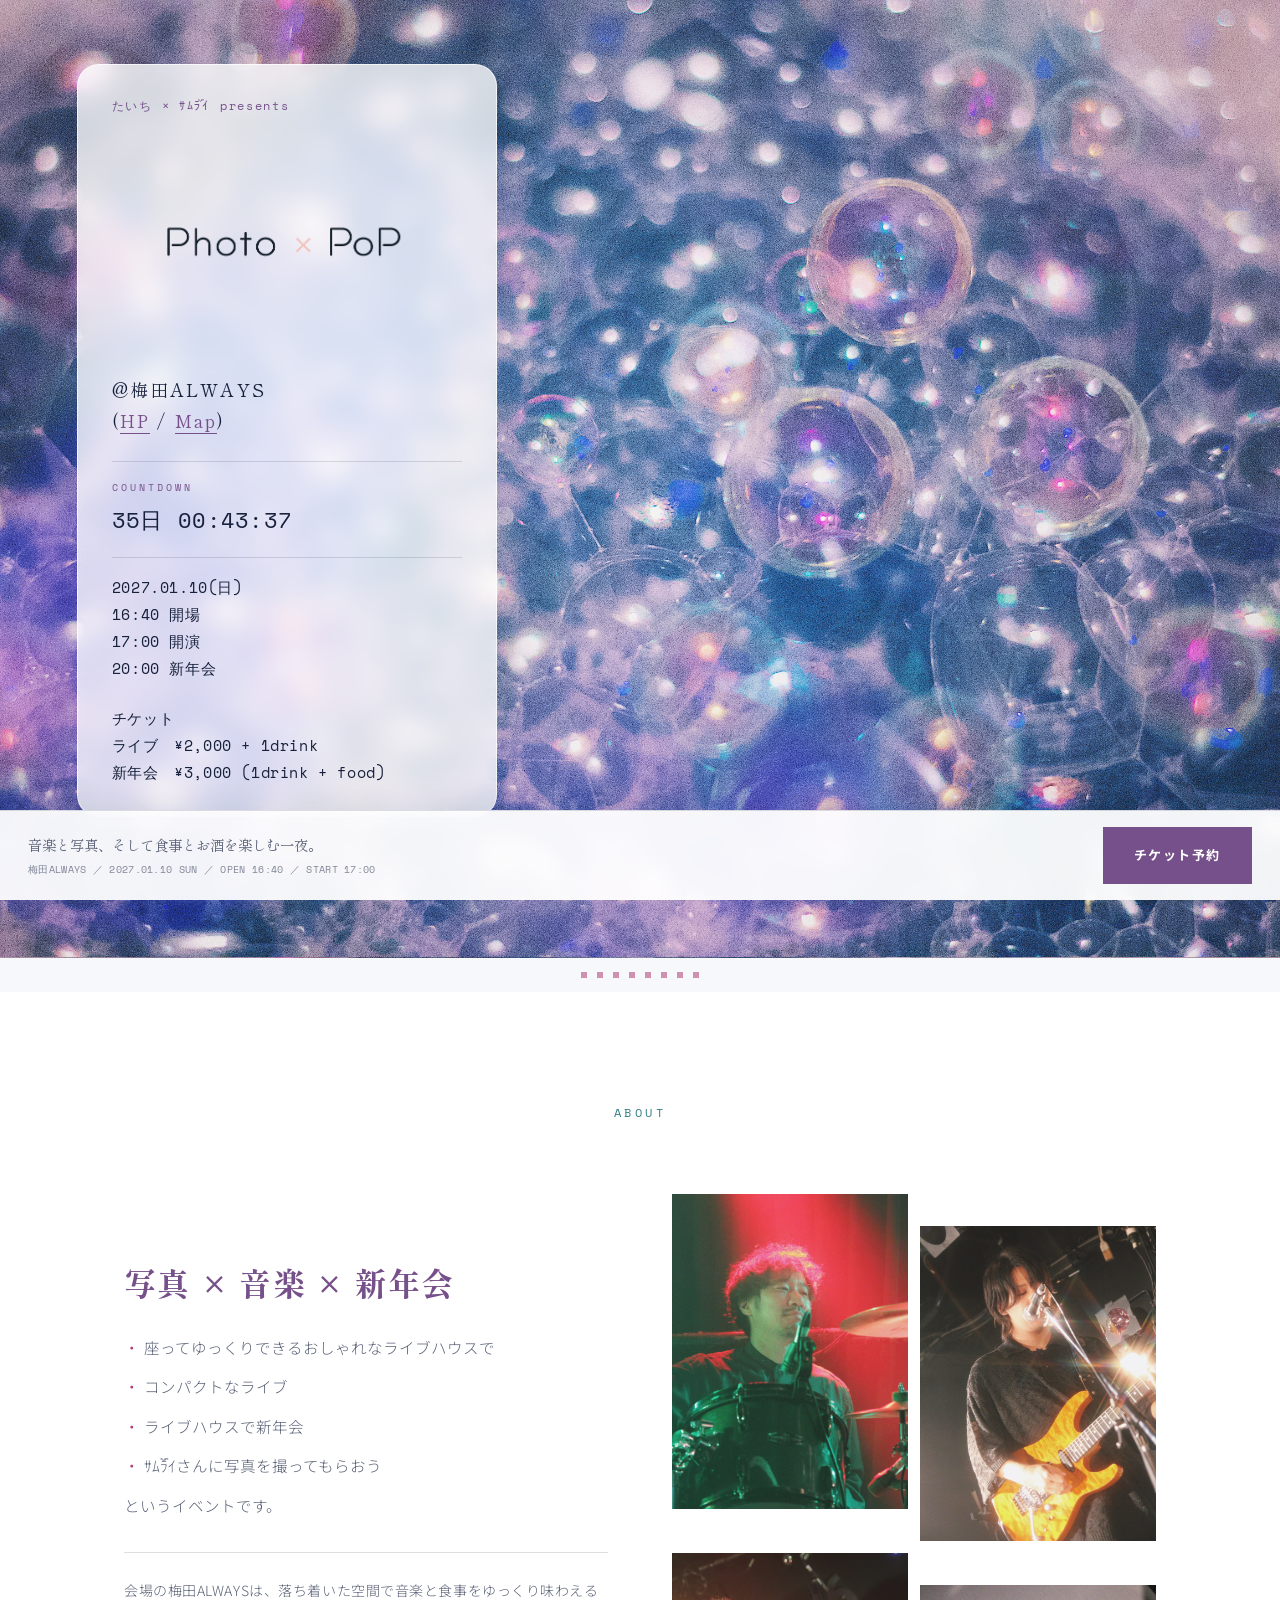
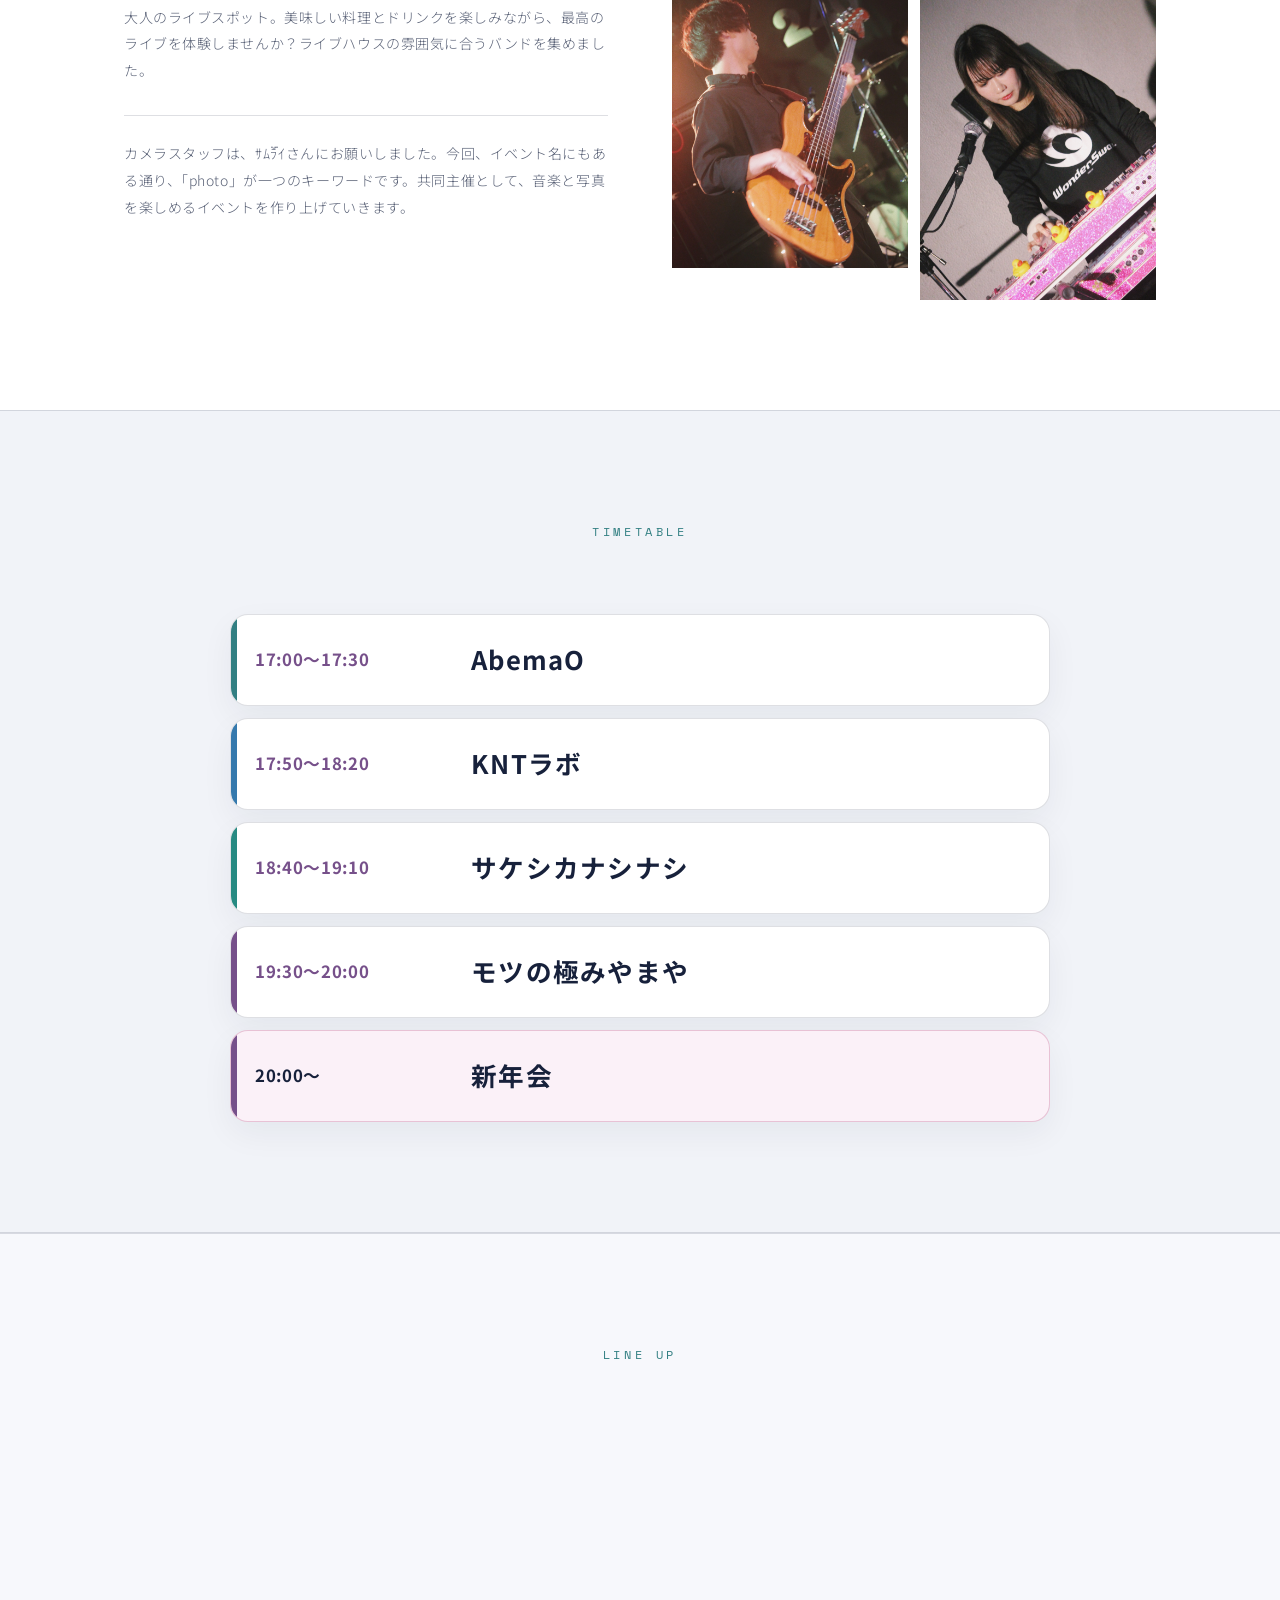
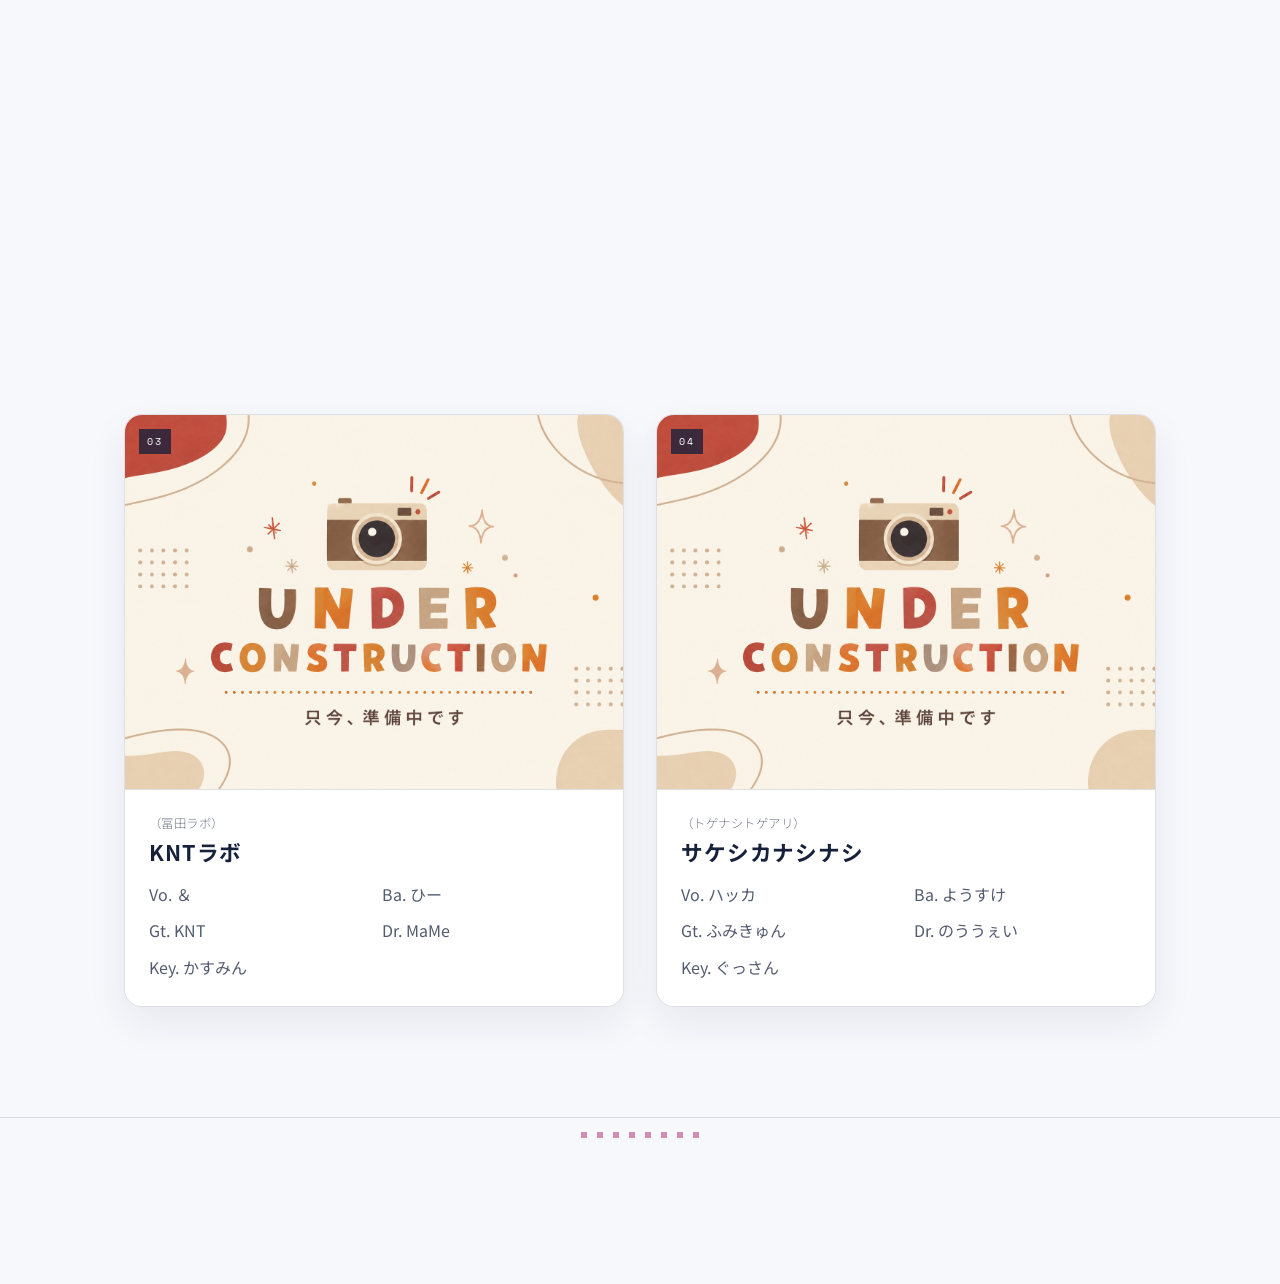
==== commit 0af8e5e4: "Update browser tab title" ====
--- a/index.html
+++ b/index.html
@@ -3,7 +3,7 @@
 <head>
 <meta charset="UTF-8">
 <meta name="viewport" content="width=device-width, initial-scale=1.0">
-<title>POP NIGHT feat. photo — 梅田ALWAYS</title>
+<title>Photo Pop</title>
 <link rel="preconnect" href="https://fonts.googleapis.com">
 <link rel="preconnect" href="https://fonts.gstatic.com" crossorigin>
 <link href="https://fonts.googleapis.com/css2?family=Shippori+Mincho:wght@500;700;800&family=Noto+Sans+JP:wght@300;400;500;700&family=Space+Mono:wght@400;700&family=Fredoka:wght@500;600;700&display=swap" rel="stylesheet">
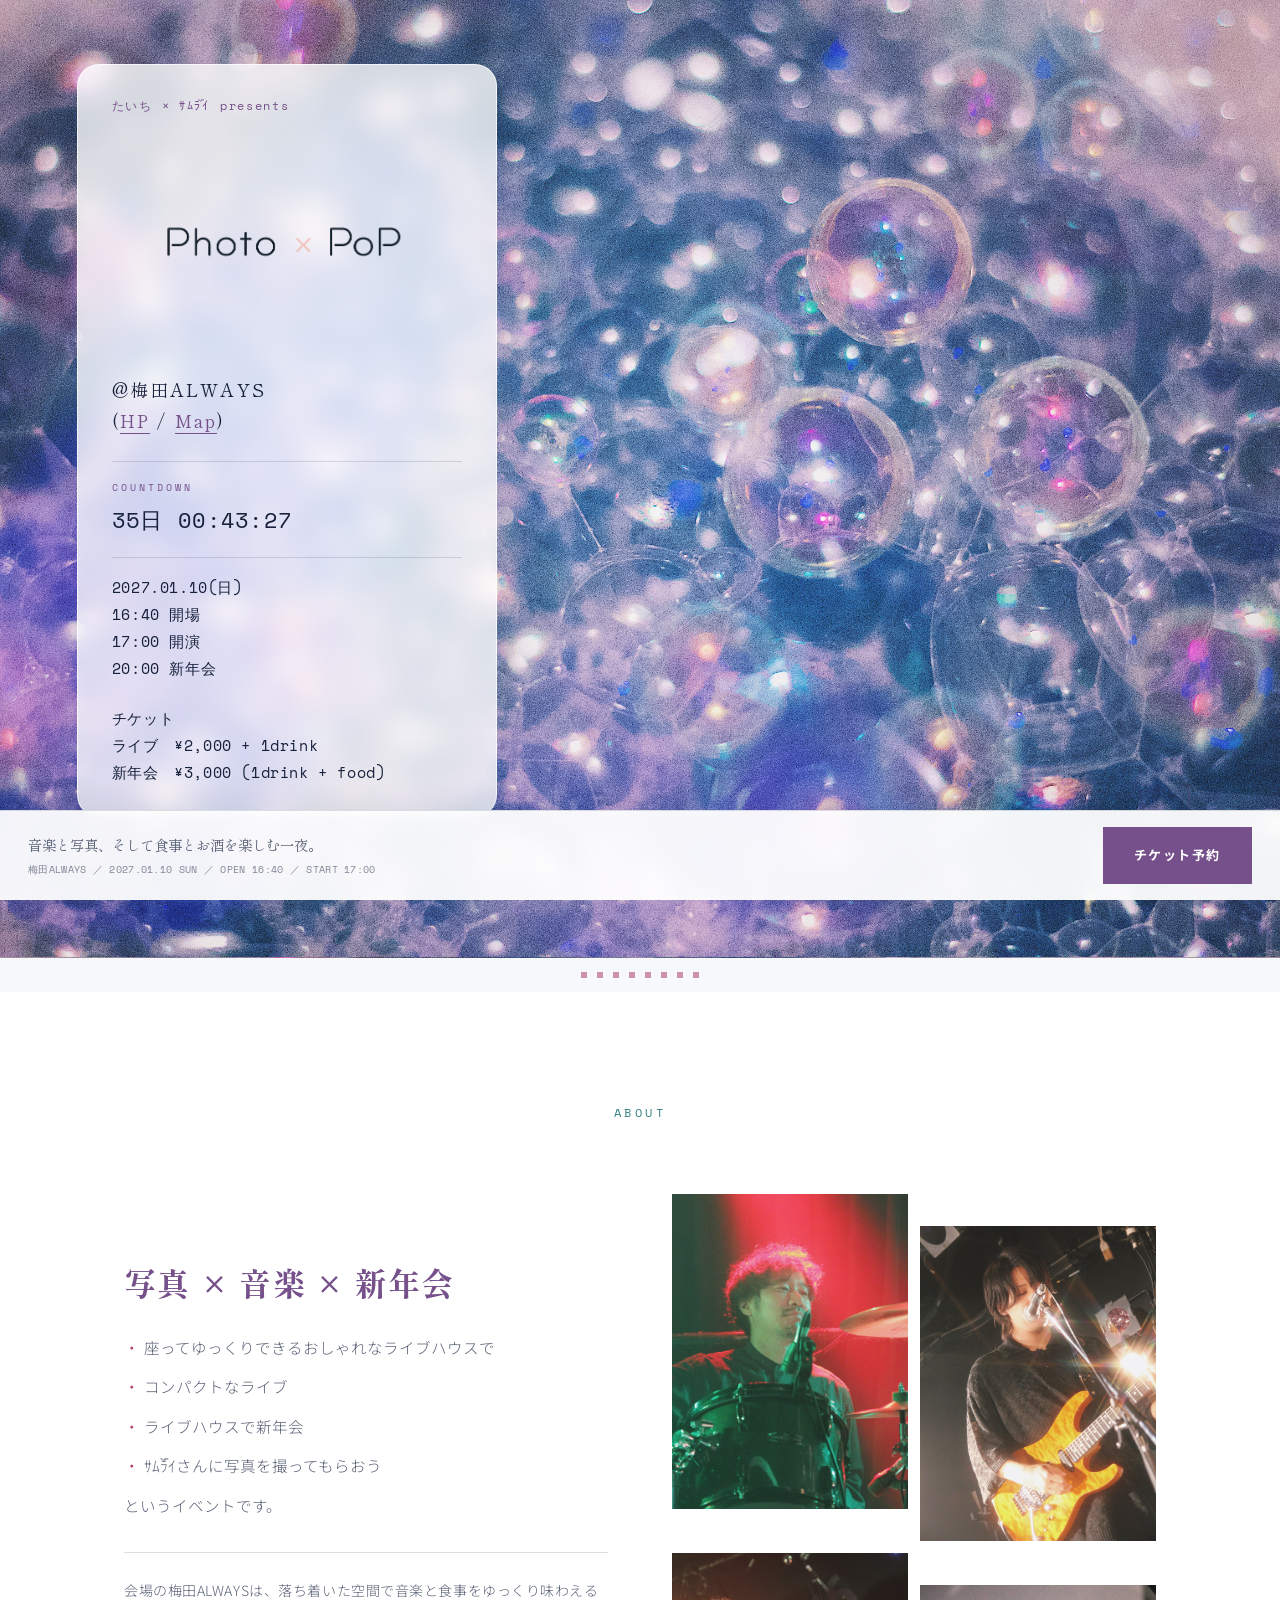
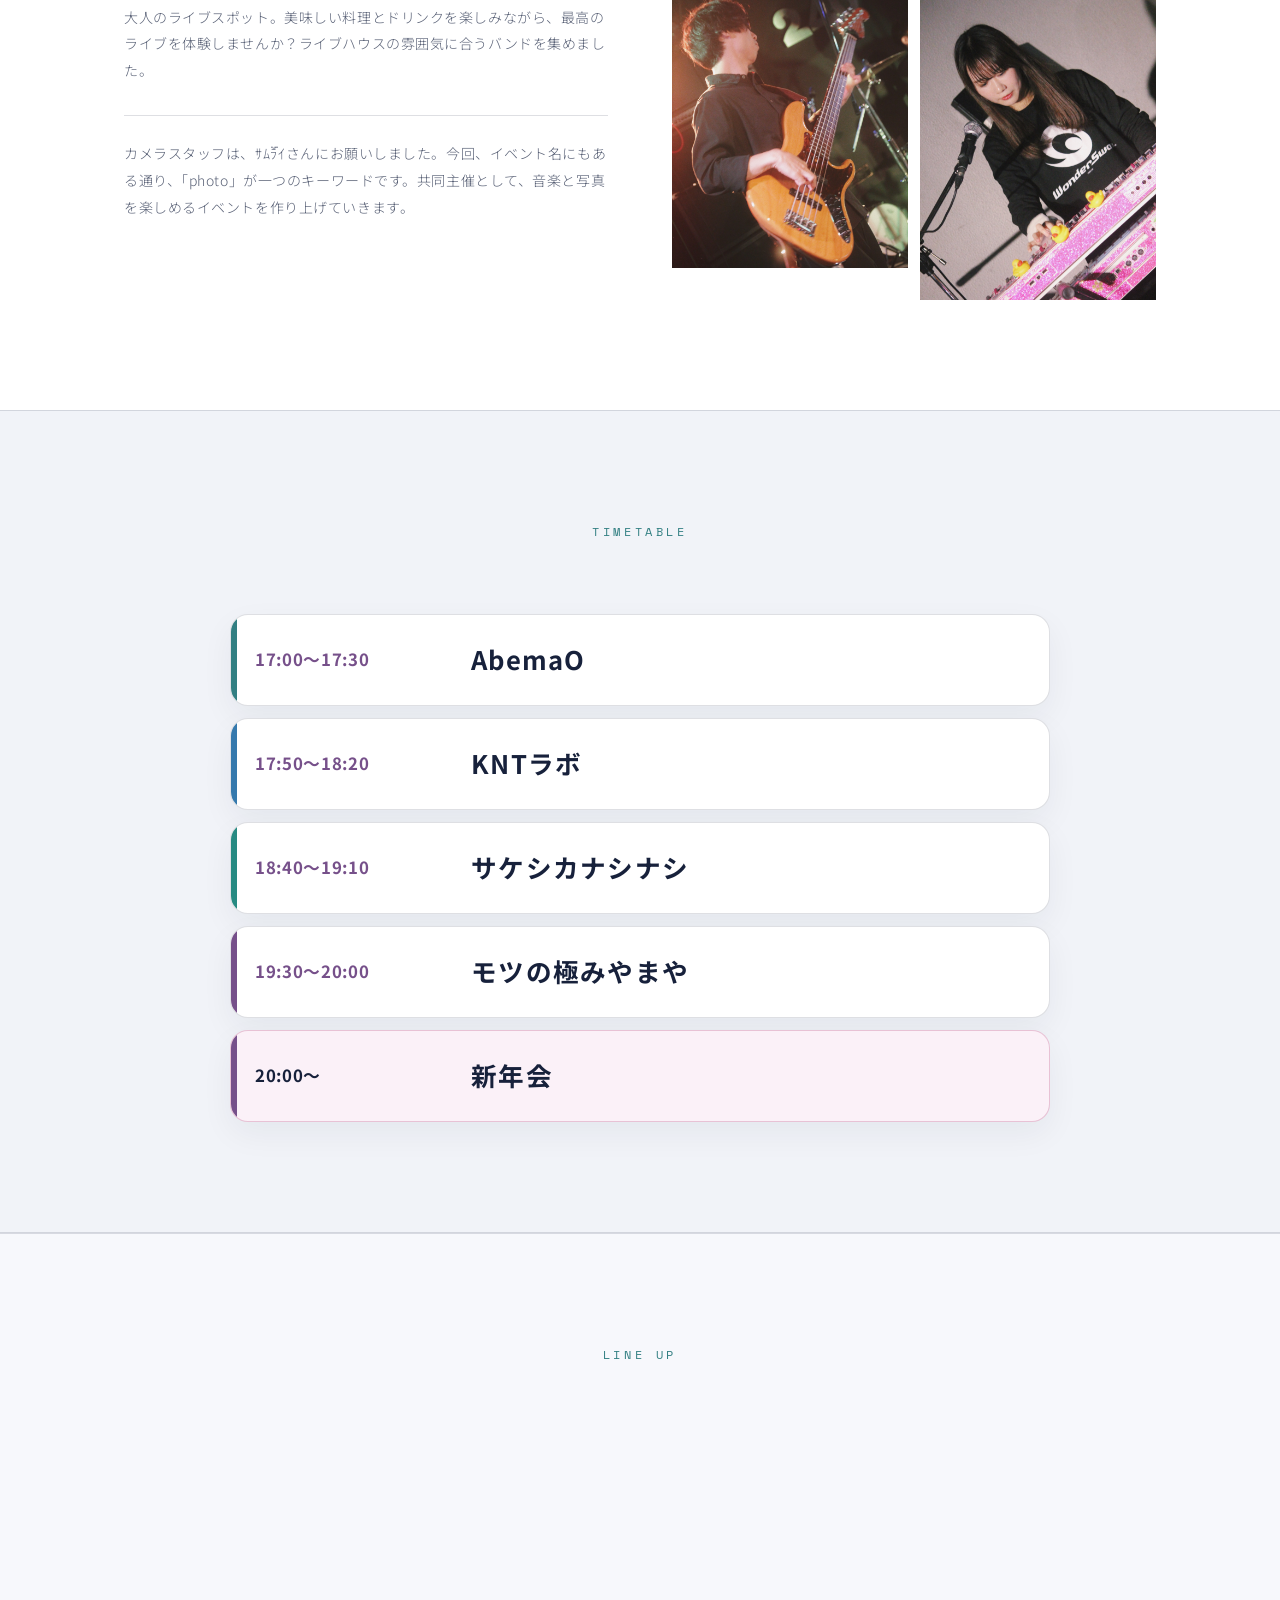
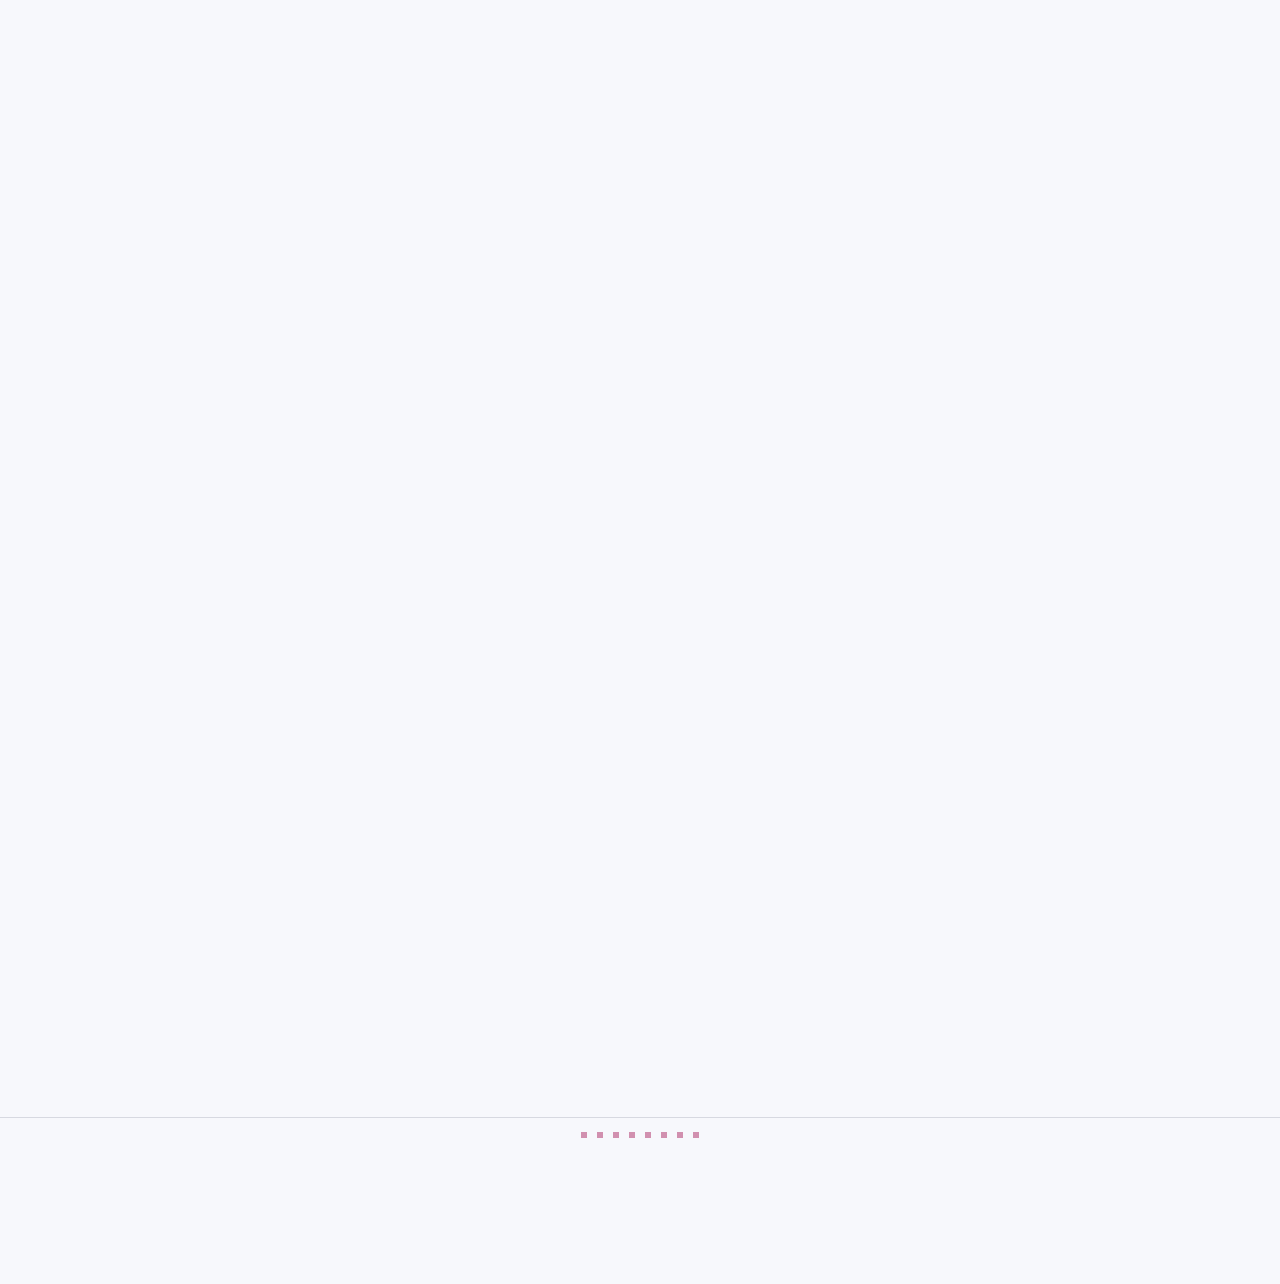
==== commit 57088fa0: "Correct Photo PoP capitalization" ====
--- a/index.html
+++ b/index.html
@@ -3,7 +3,7 @@
 <head>
 <meta charset="UTF-8">
 <meta name="viewport" content="width=device-width, initial-scale=1.0">
-<title>Photo Pop</title>
+<title>Photo PoP</title>
 <link rel="preconnect" href="https://fonts.googleapis.com">
 <link rel="preconnect" href="https://fonts.gstatic.com" crossorigin>
 <link href="https://fonts.googleapis.com/css2?family=Shippori+Mincho:wght@500;700;800&family=Noto+Sans+JP:wght@300;400;500;700&family=Space+Mono:wght@400;700&family=Fredoka:wght@500;600;700&display=swap" rel="stylesheet">
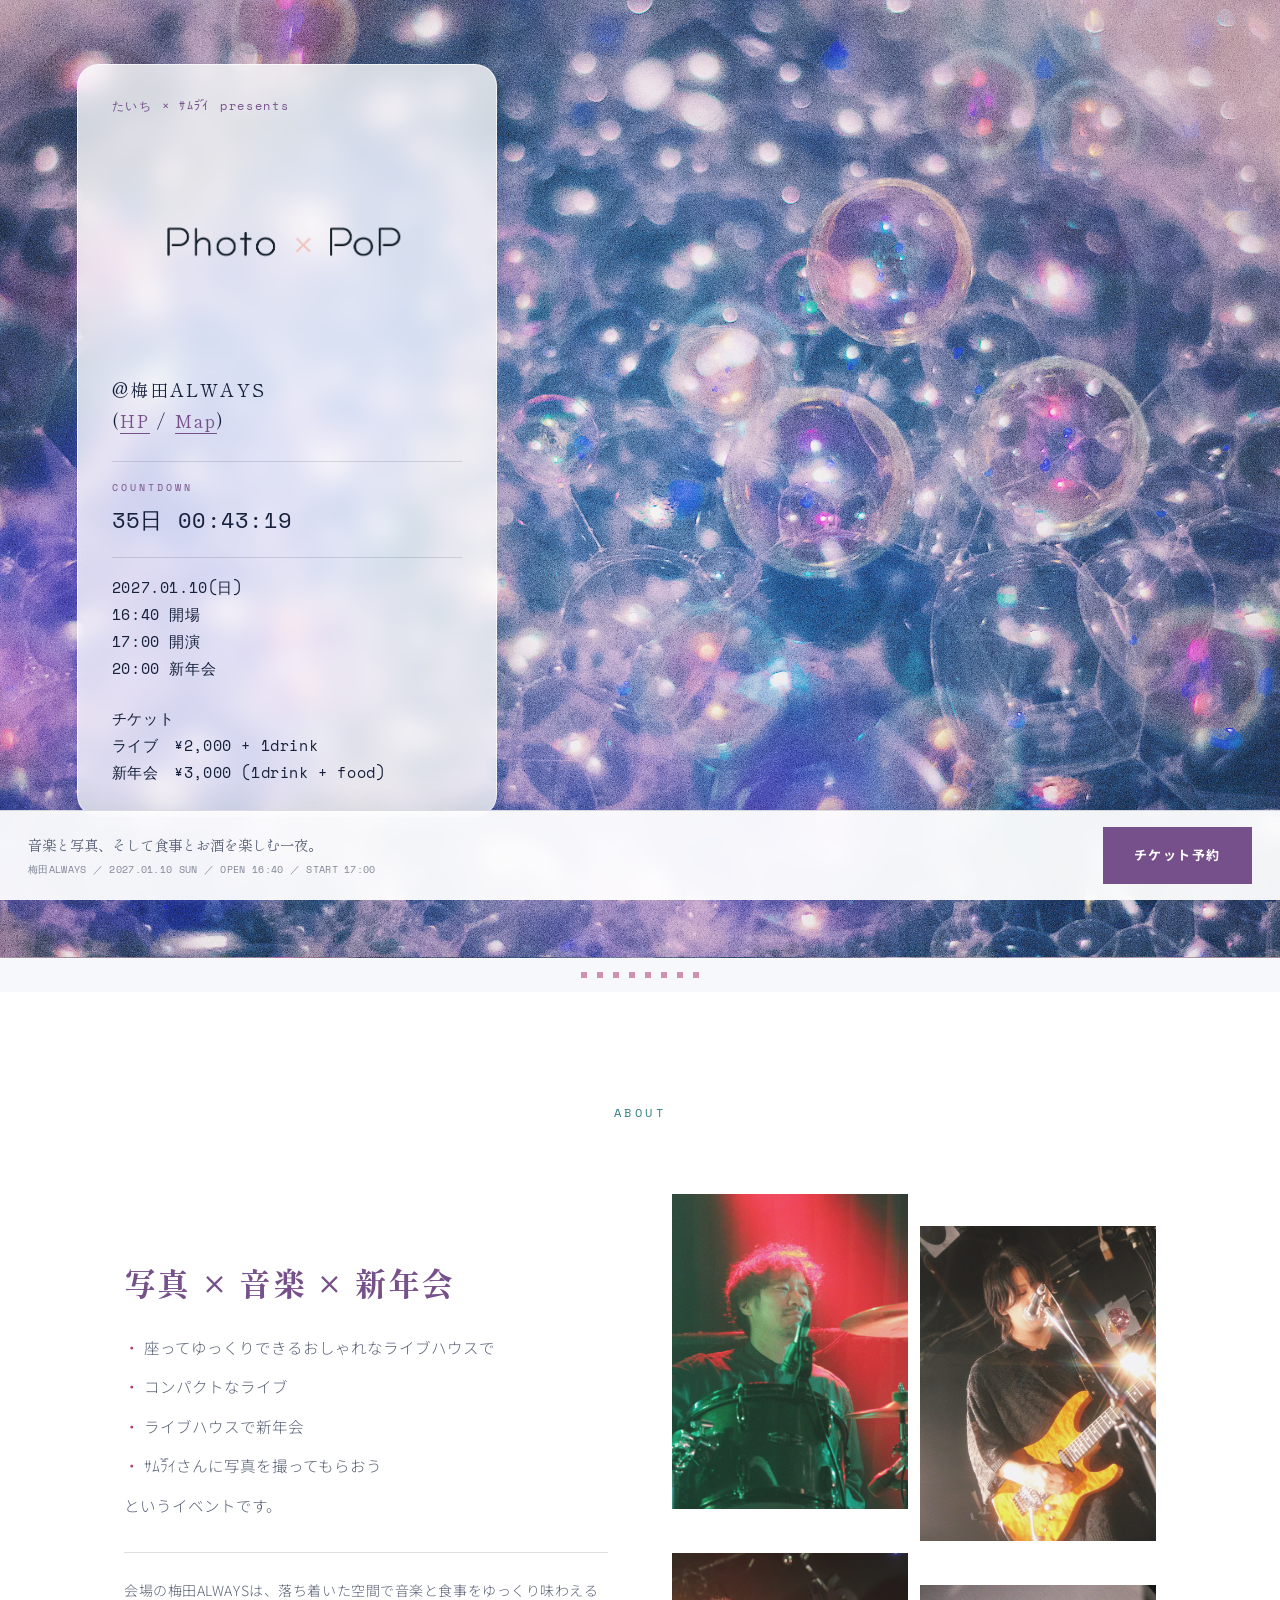
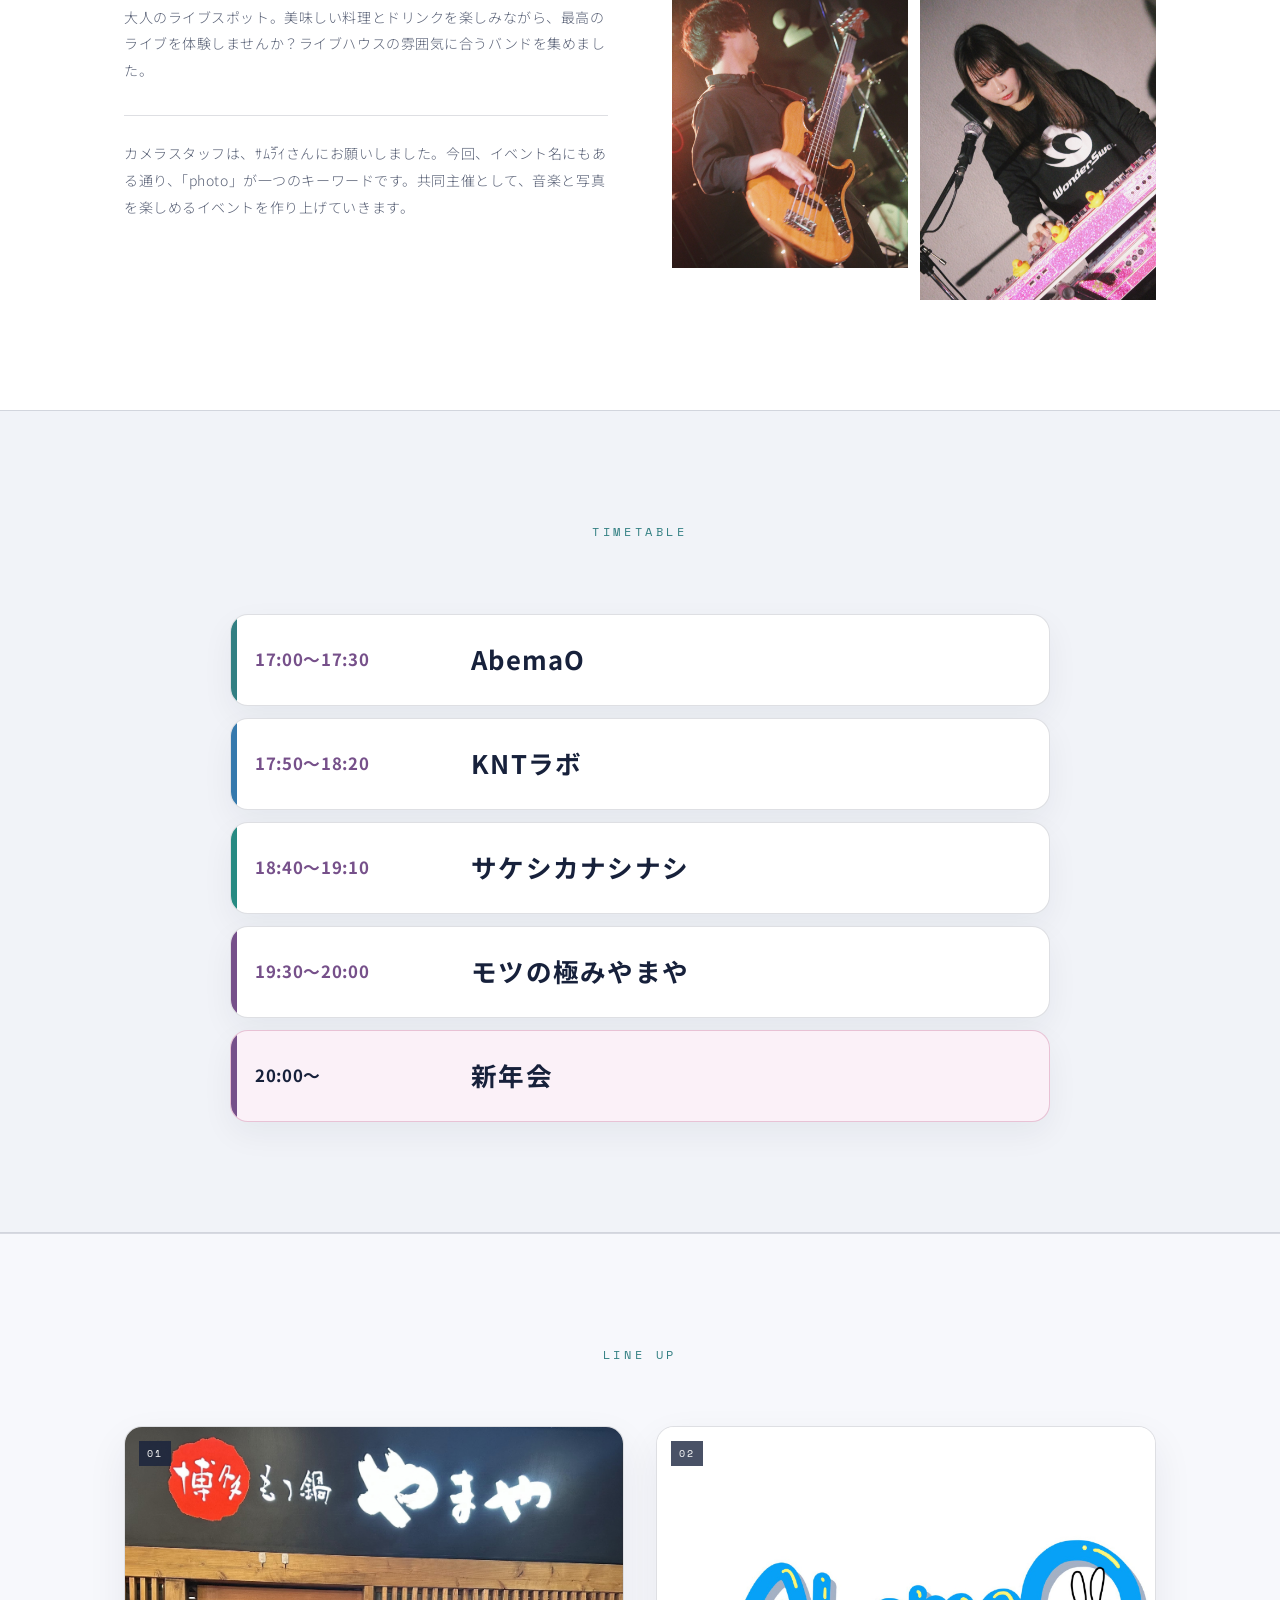
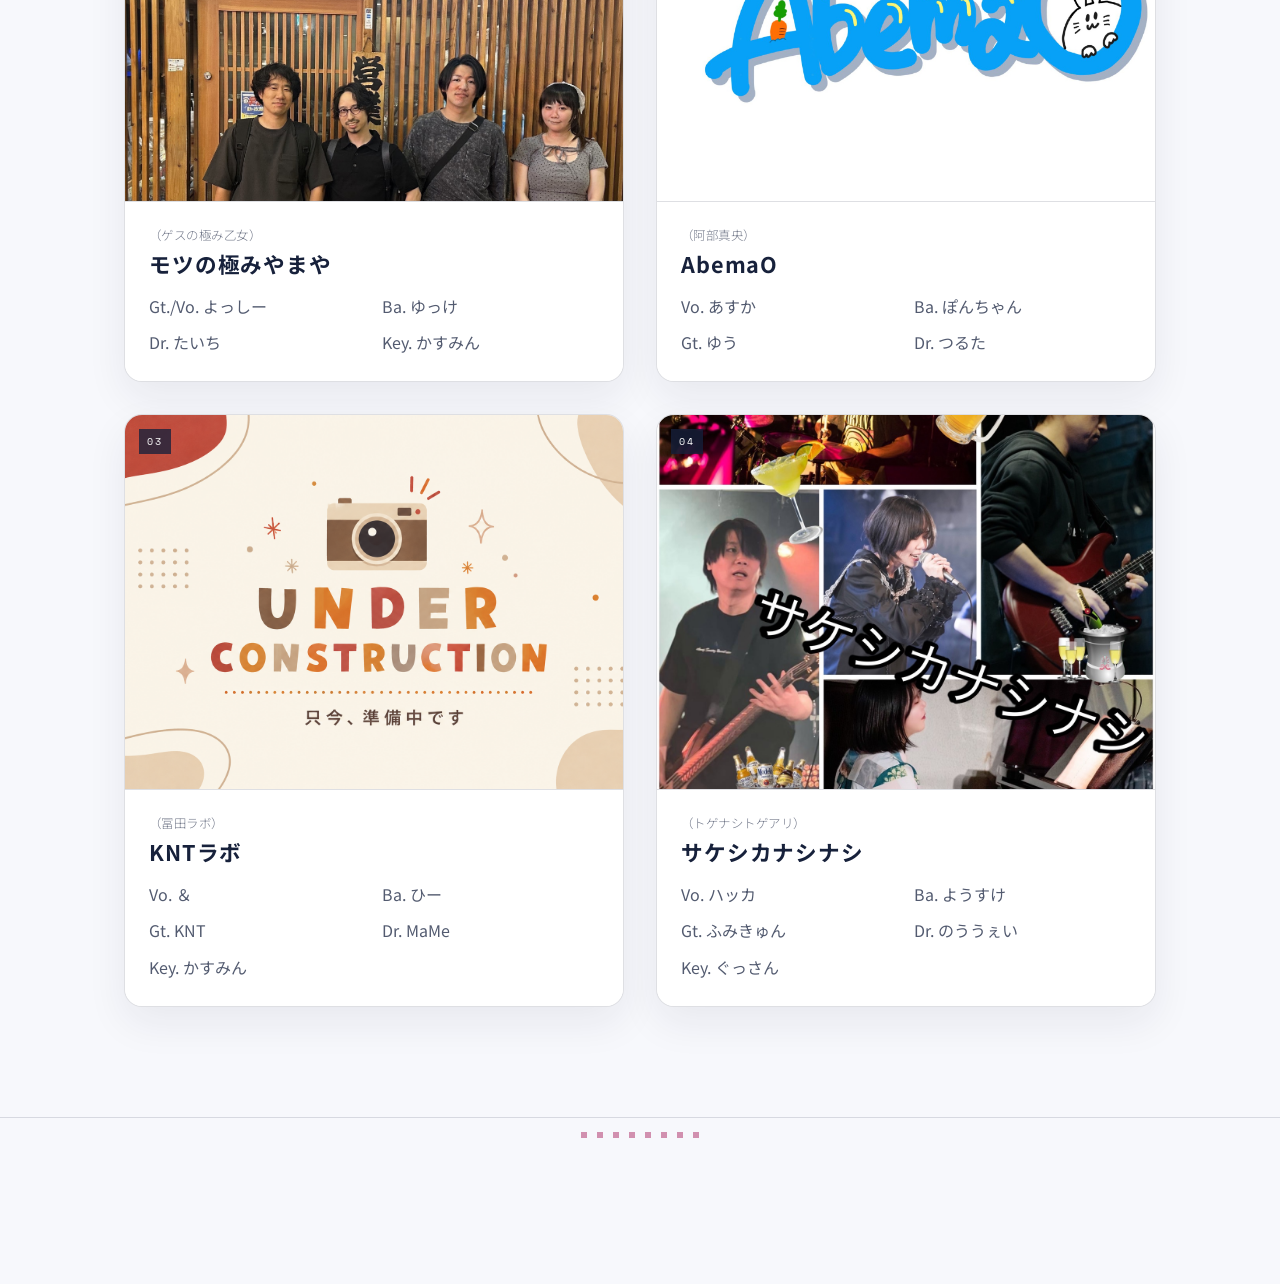
==== commit 34082bb0: "Add Sakeshikanashinashi band photo" ====
--- a/index.html
+++ b/index.html
@@ -910,8 +910,8 @@
           <span class="tag">04</span>
           <div class="art">
             <img
-              src="images/under-construction.png"
-              alt="Coming Soon"
+              src="images/sakeshikanashinashi.jpeg"
+              alt="サケシカナシナシのメンバー写真"
               class="band-photo">
           </div>
           <div class="info">
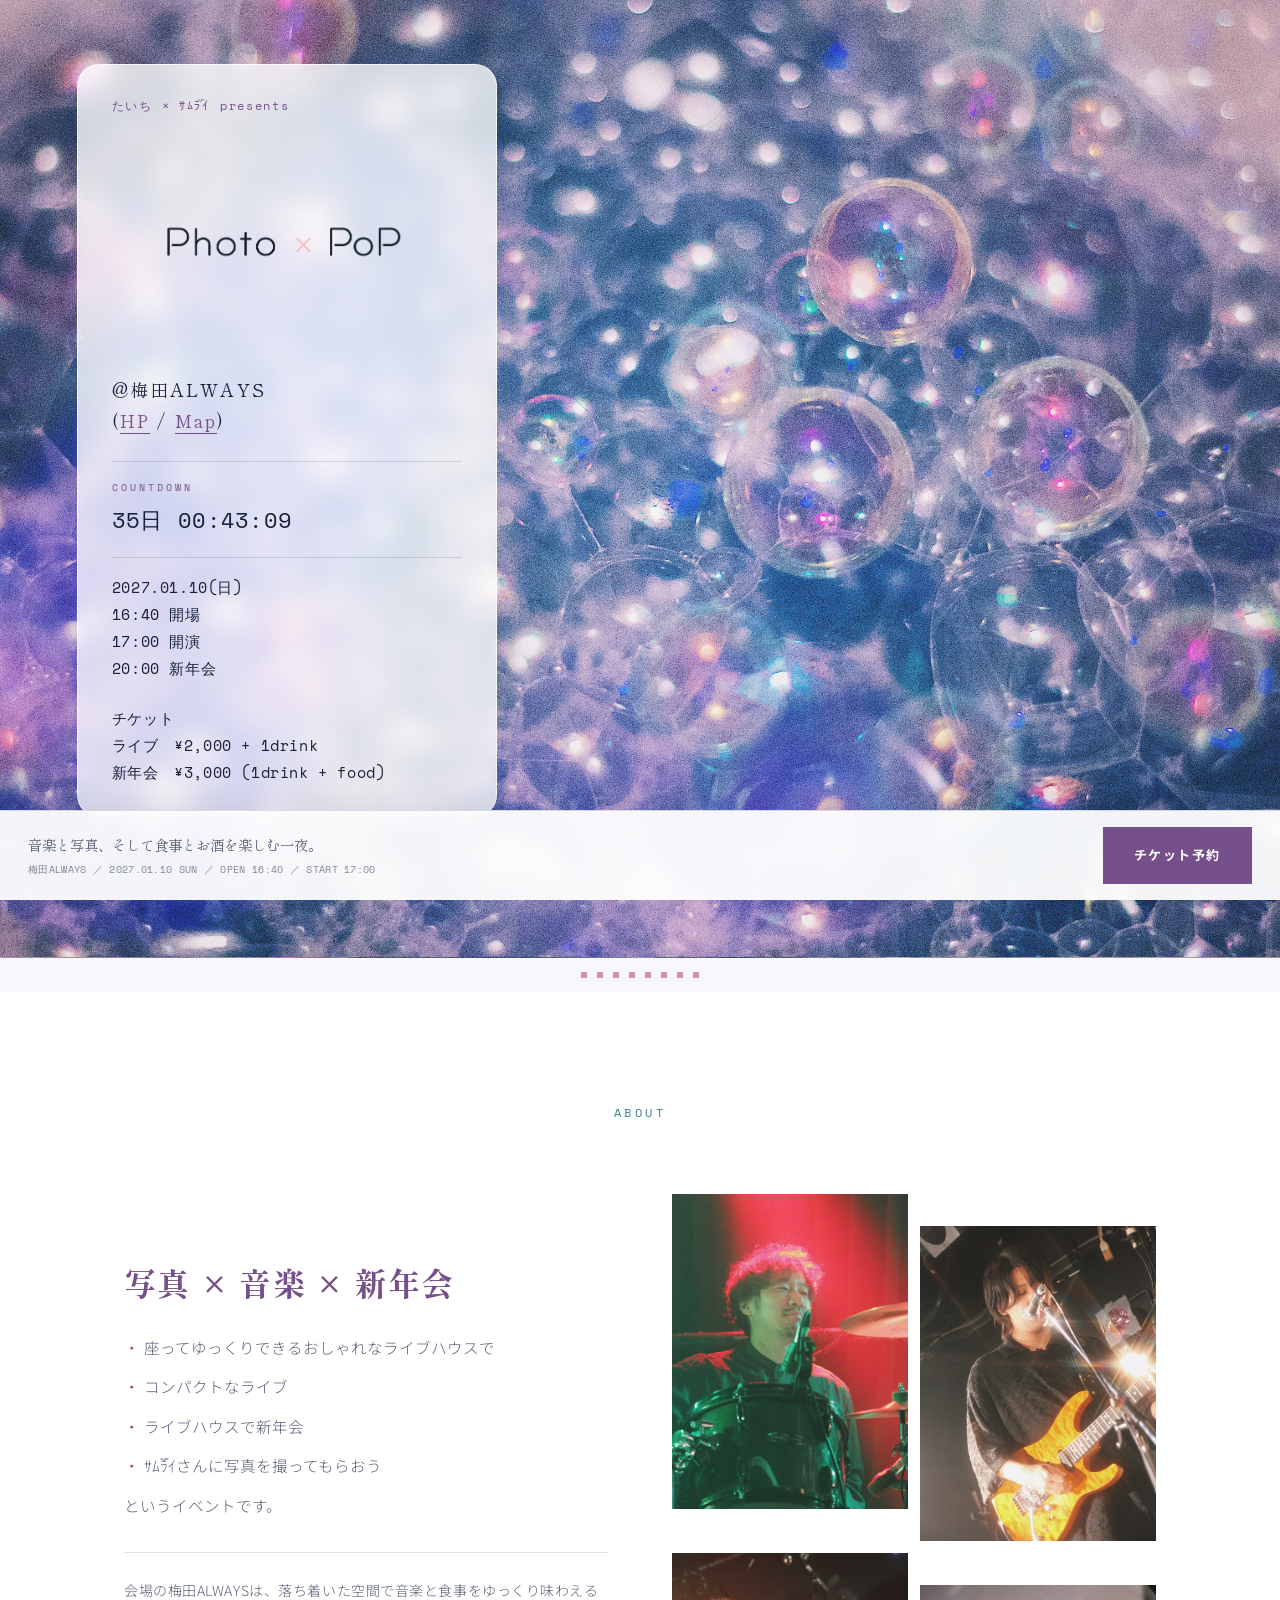
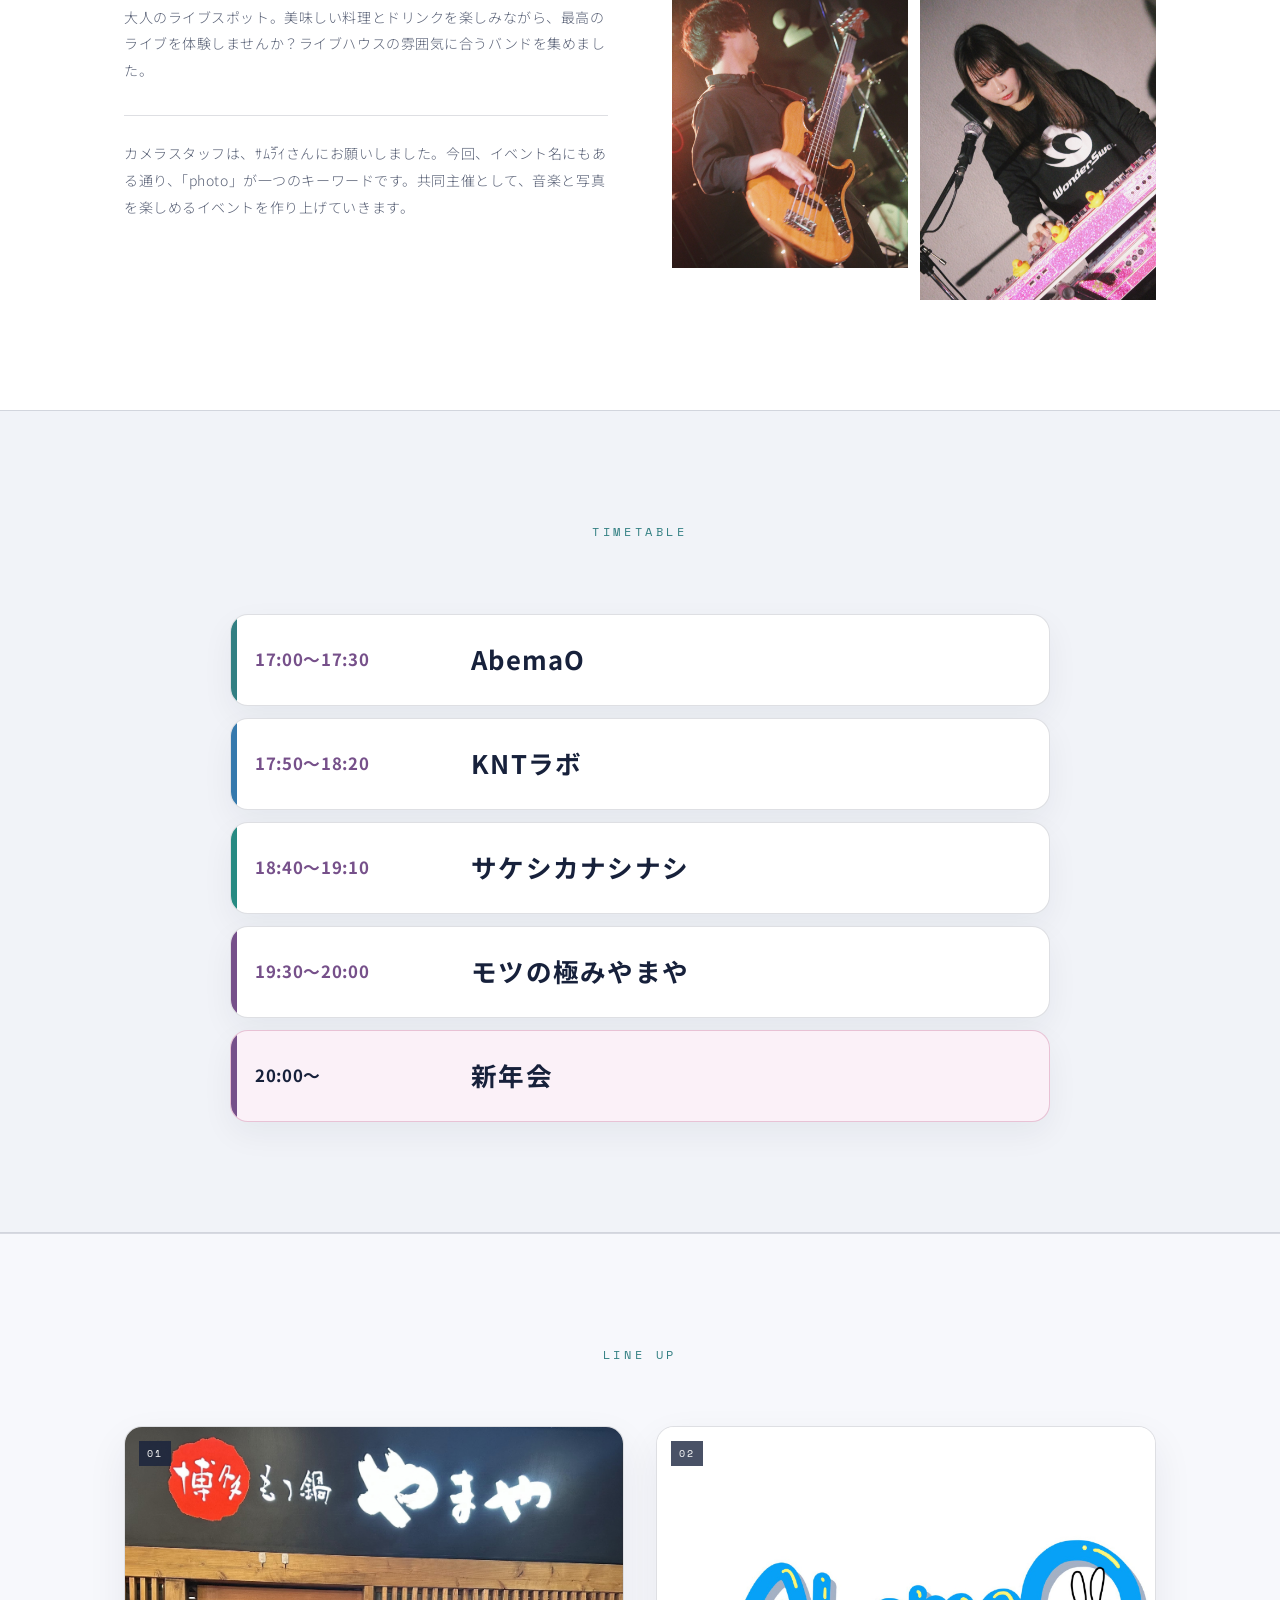
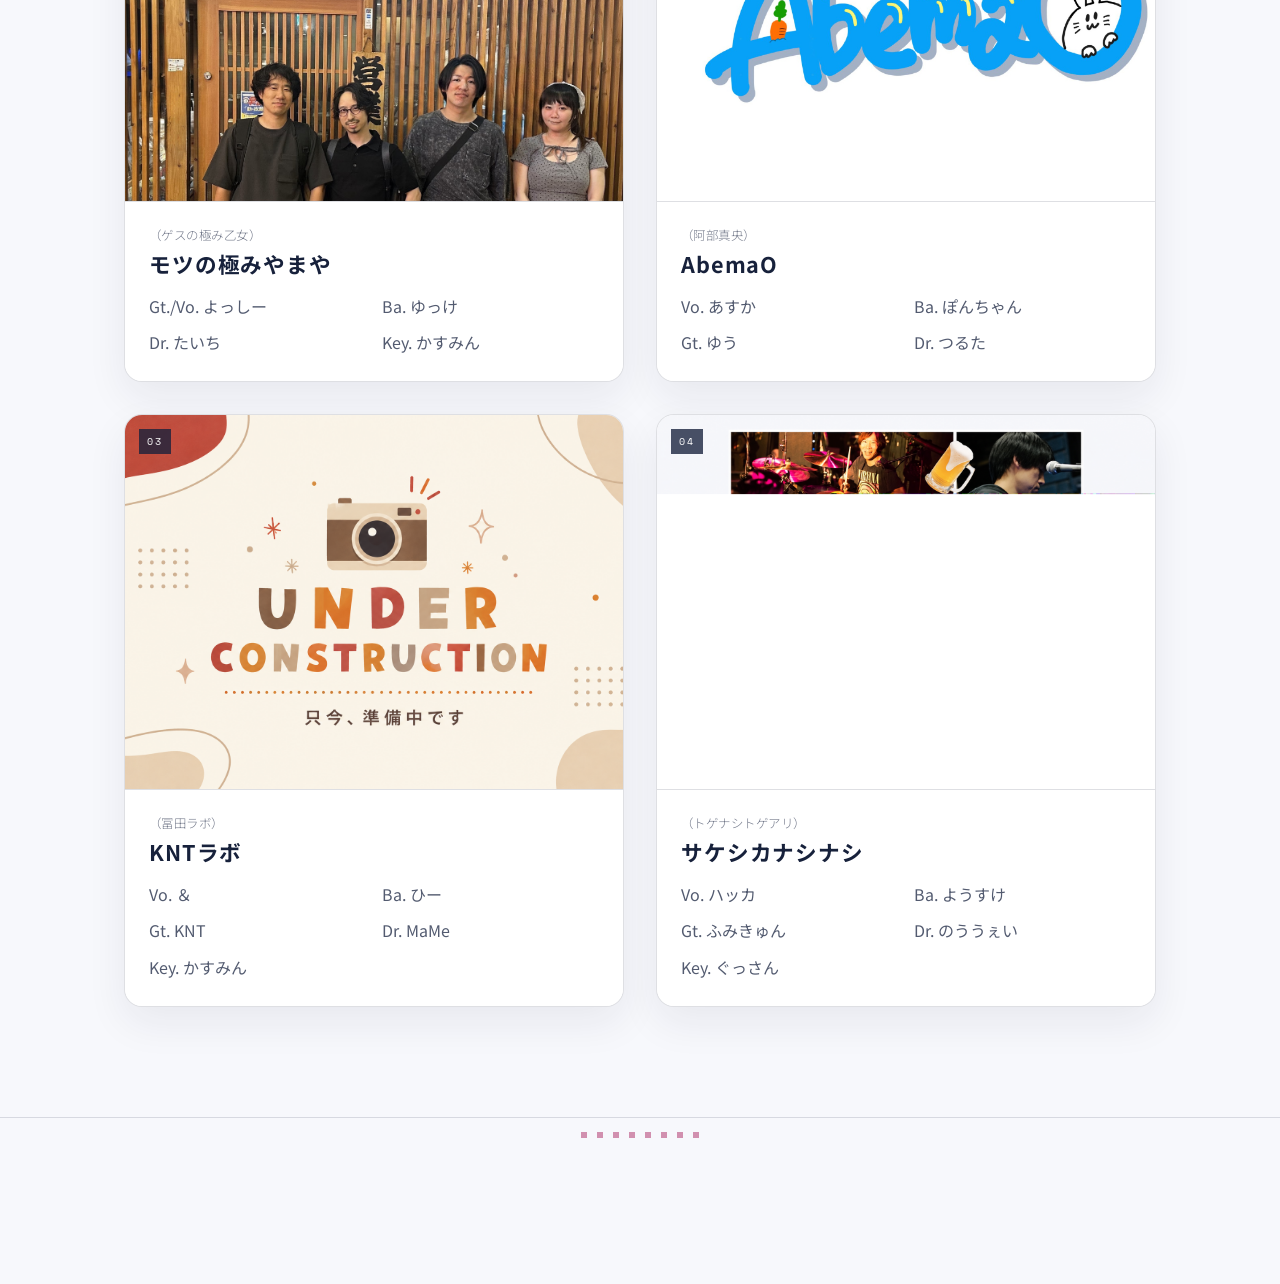
==== commit 9dfb8148: "Fit Sakeshikanashinashi photo to card" ====
--- a/index.html
+++ b/index.html
@@ -910,7 +910,7 @@
           <span class="tag">04</span>
           <div class="art">
             <img
-              src="images/sakeshikanashinashi.jpeg"
+              src="images/sakeshikanashinashi-fit.png"
               alt="サケシカナシナシのメンバー写真"
               class="band-photo">
           </div>
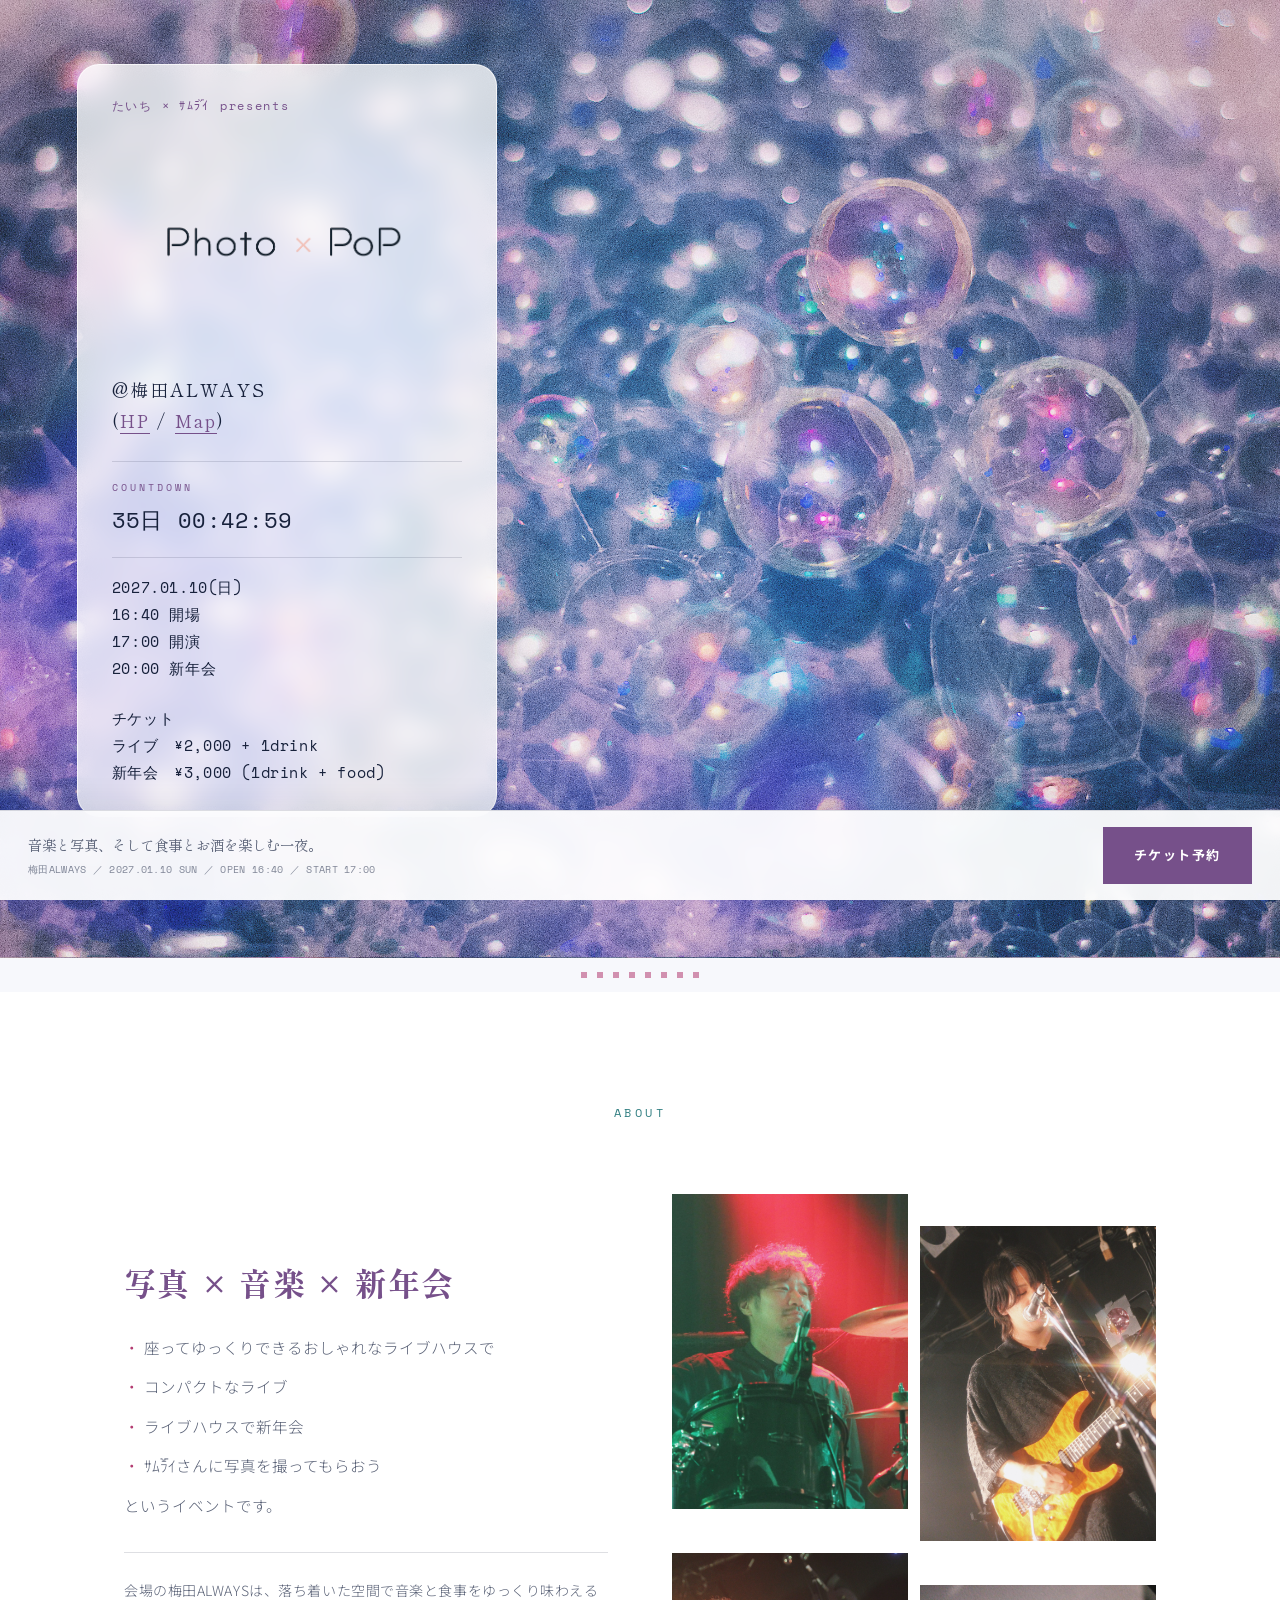
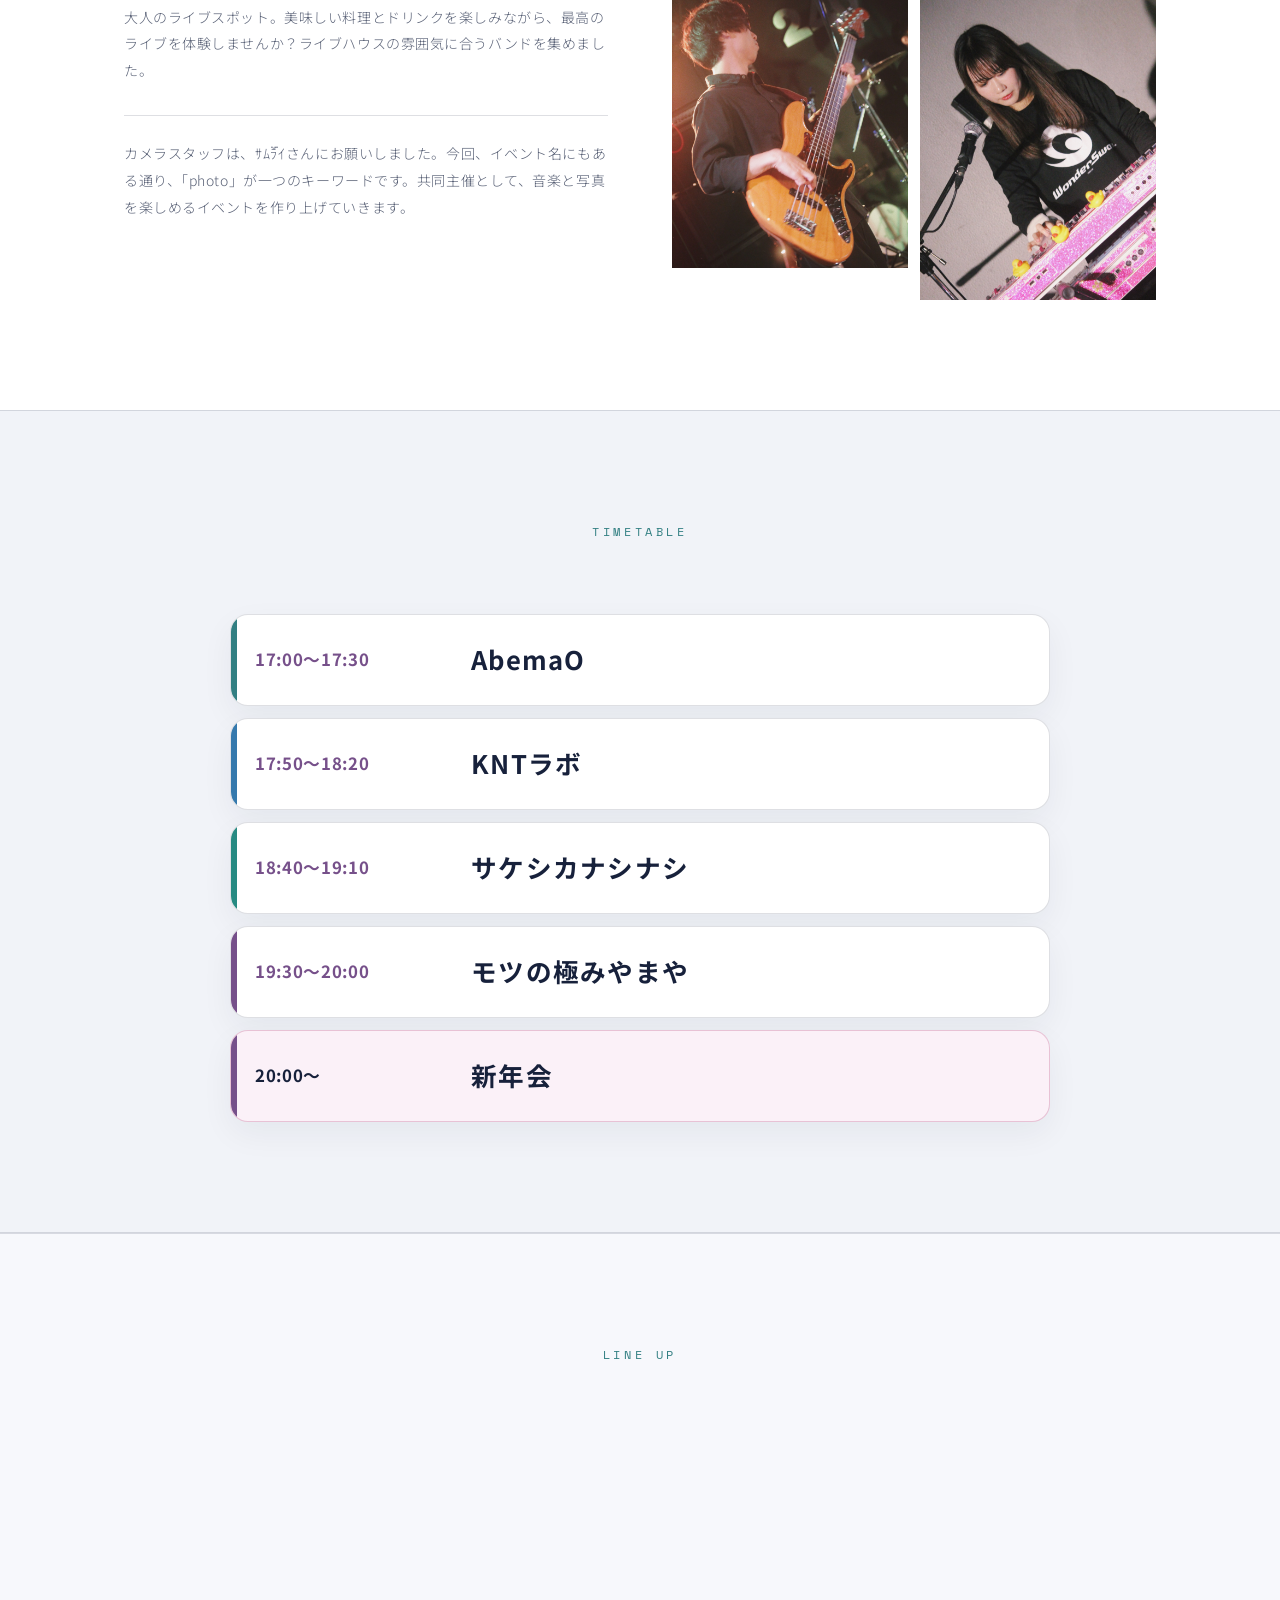
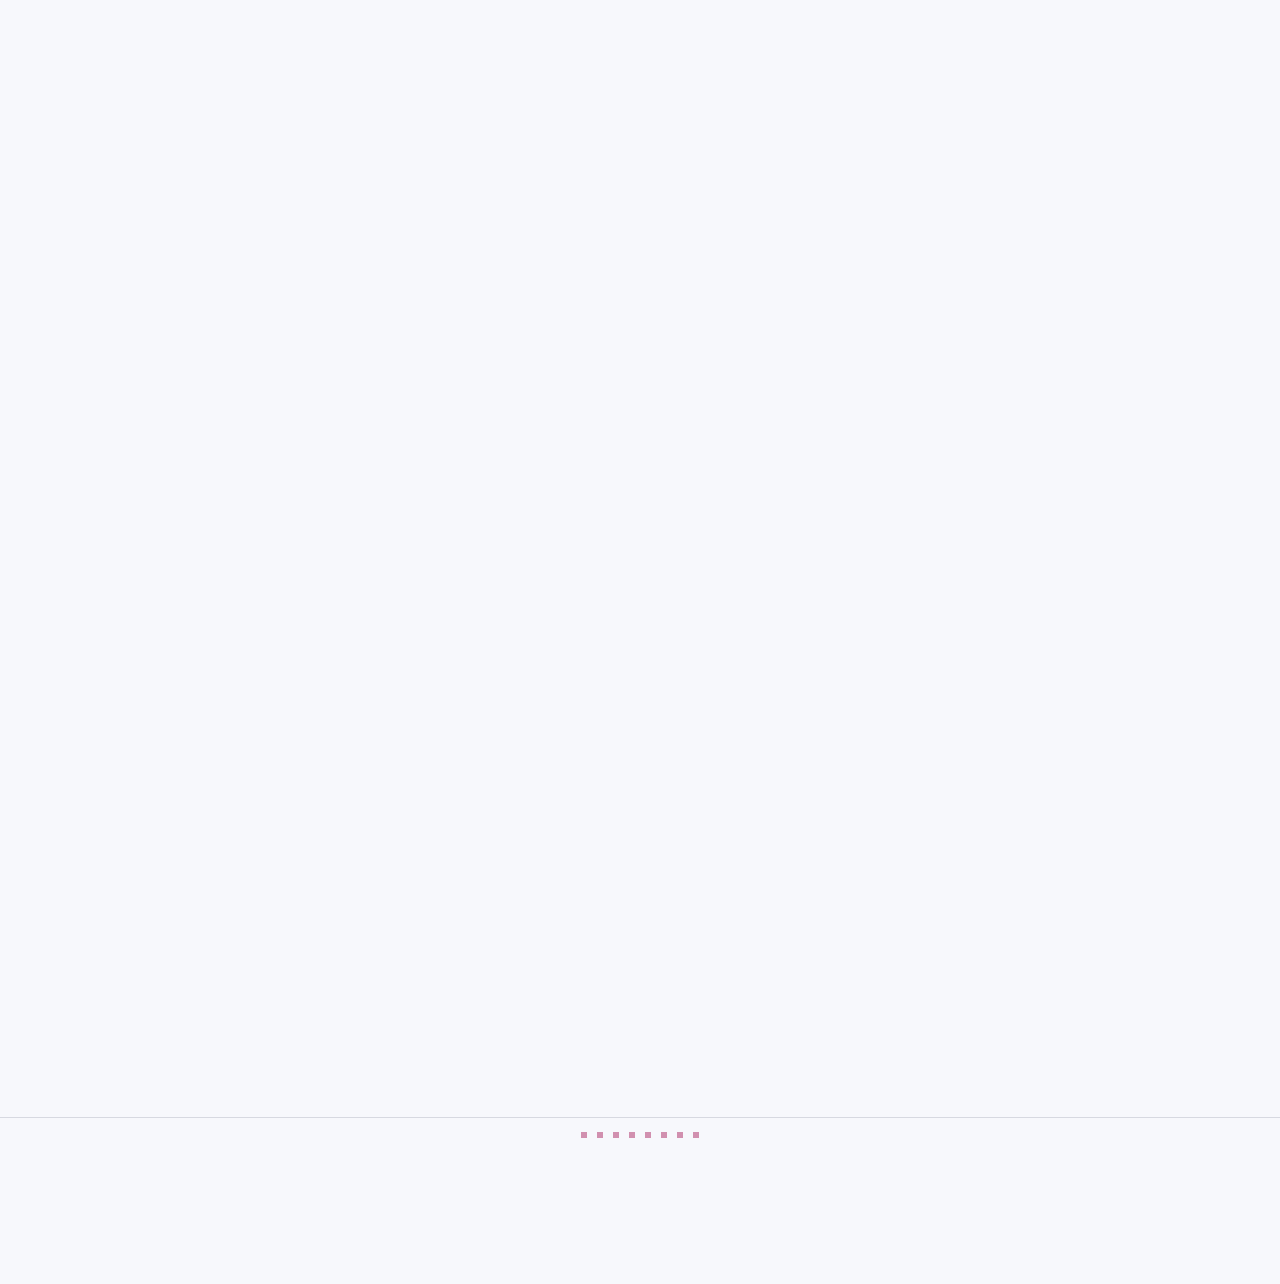
==== commit 04040d1a: "Fix corrupted Sakeshikanashinashi image" ====
--- a/index.html
+++ b/index.html
@@ -910,7 +910,7 @@
           <span class="tag">04</span>
           <div class="art">
             <img
-              src="images/sakeshikanashinashi-fit.png"
+              src="images/sakeshikanashinashi-fit.jpg"
               alt="サケシカナシナシのメンバー写真"
               class="band-photo">
           </div>
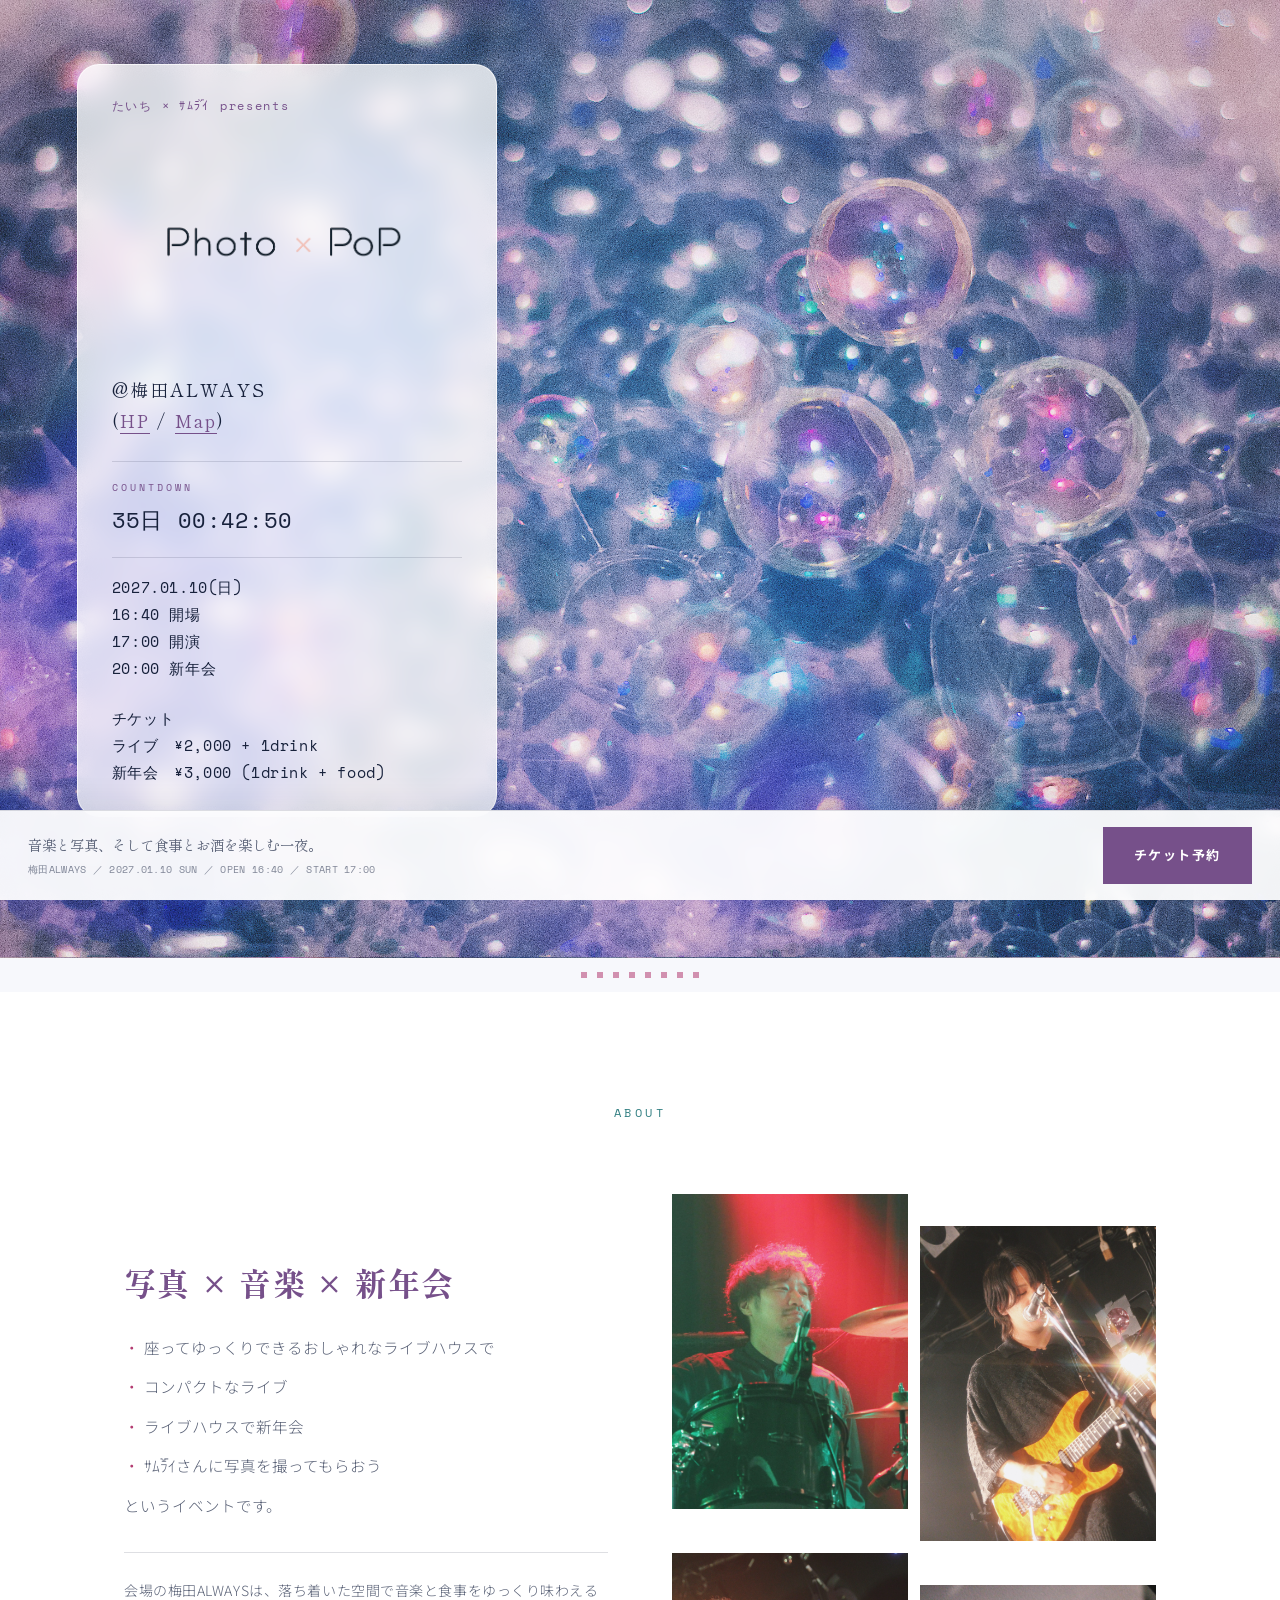
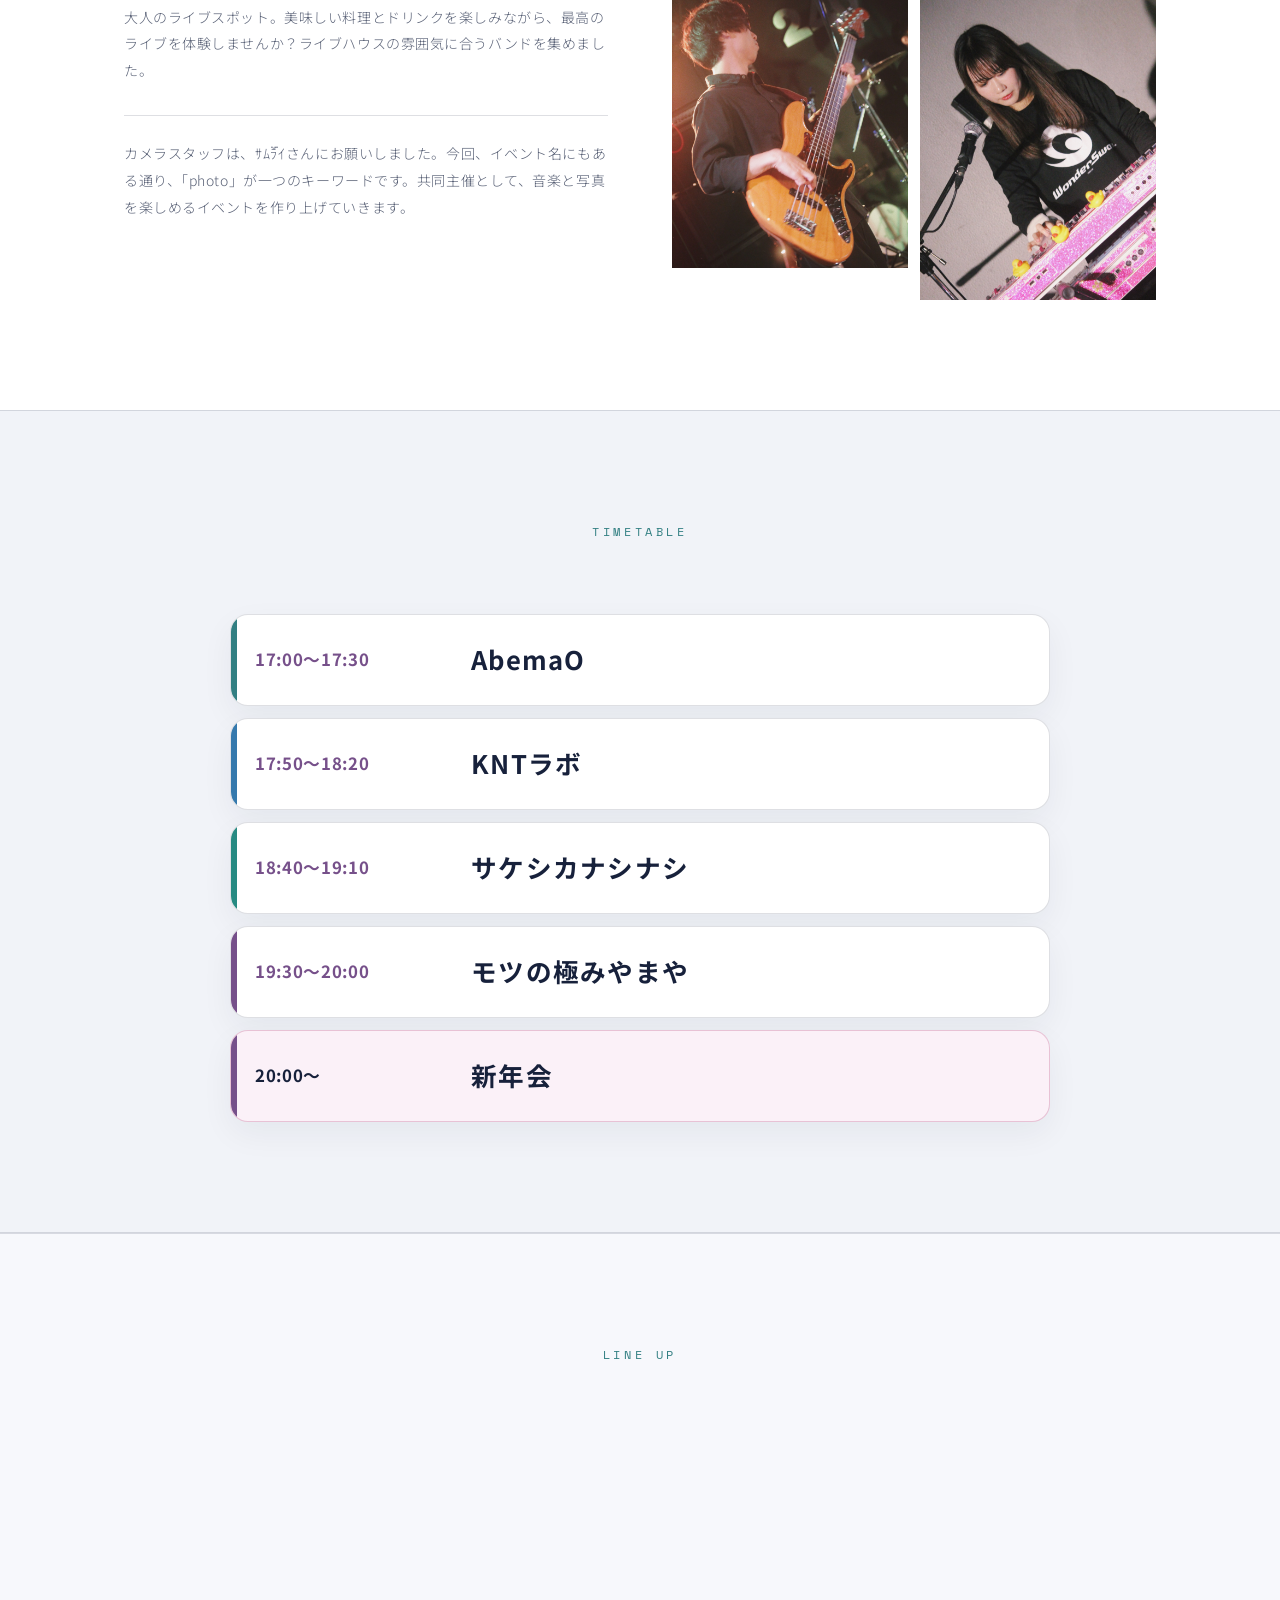
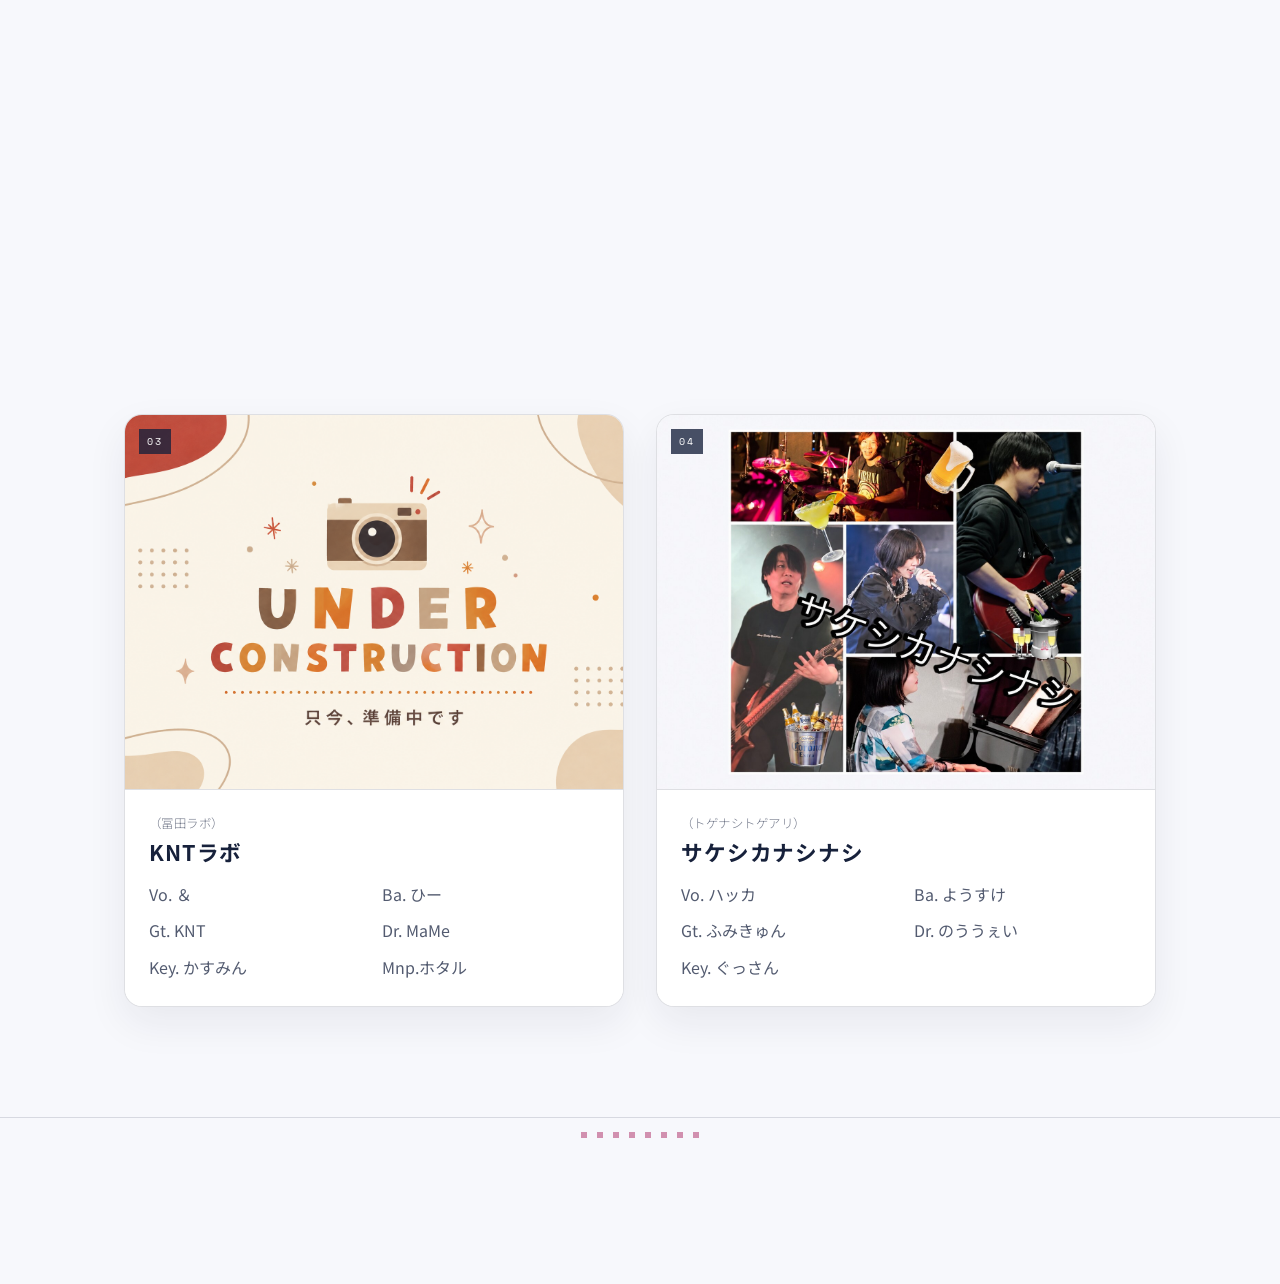
==== commit abb8a6c9: "Add Hotaru to KNT Lab members" ====
--- a/index.html
+++ b/index.html
@@ -900,7 +900,7 @@
             <div class="members">
               <span>Vo. ＆</span><span>Ba. ひー</span>
               <span>Gt. KNT</span><span>Dr. MaMe</span>
-              <span>Key. かすみん</span>
+              <span>Key. かすみん</span><span>Mnp.ホタル</span>
             </div>
           </div>
         </div>
